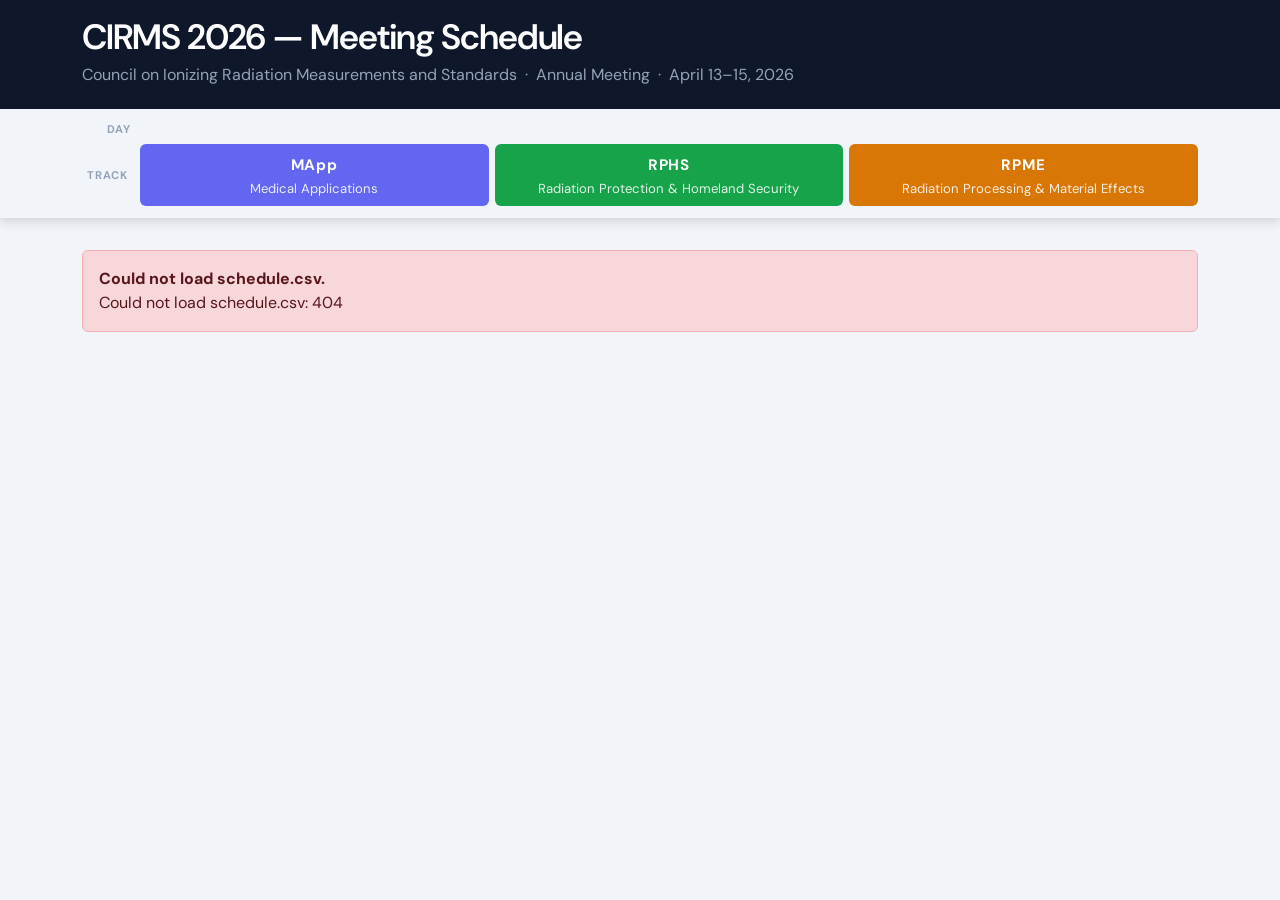
==== index.html @ 1fa54ae4 "Initial commit, add html for web schedule view" ====
<!DOCTYPE html>
<html lang="en">
<head>
  <meta charset="UTF-8">
  <meta name="viewport" content="width=device-width, initial-scale=1">
  <title>CIRMS 2026 — Meeting Schedule</title>
  <link href="https://cdn.jsdelivr.net/npm/bootstrap@5.3.2/dist/css/bootstrap.min.css" rel="stylesheet">
  <link href="https://fonts.googleapis.com/css2?family=DM+Sans:wght@400;500;600&family=DM+Mono:wght@400&display=swap" rel="stylesheet">
  <style>
    /* ── Variables ──────────────────────────────────────────────────────── */
    :root {
      --mapp-bg:      #eff6ff; --mapp-border:  #6366f1; --mapp-text:    #1e3a8a;
      --rphs-bg:      #f0fdf4; --rphs-border:  #16a34a; --rphs-text:    #14532d;
      --rpme-bg:      #fffbeb; --rpme-border:  #d97706; --rpme-text:    #78350f;

    }

    /* ── Base ───────────────────────────────────────────────────────────── */
    body { font-family: 'DM Sans', sans-serif; background: #f1f5f9; color: #1e293b; }

    /* ── Sticky band ─────────────────────────────────────────────────────── */
    .sticky-band {
      position: sticky;
      top: 0;
      z-index: 100;
      background: #f1f5f9;
      box-shadow: 0 2px 12px rgba(0,0,0,0.18);
    }

    /* ── Header ─────────────────────────────────────────────────────────── */
    .conf-header { background: #0f172a; color: #fff; padding: 1rem 0 1.4rem; }
    .conf-header h1 { font-size: 2.2rem; font-weight: 600; letter-spacing: -0.03em; margin: 0; }
    .conf-header .conf-meta { color: #94a3b8; font-size: 1rem; margin-top: 0.3rem; }

    /* ── Tabs ────────────────────────────────────────────────────────────── */
    .nav-tabs { border-bottom: none; gap: 0.35rem; padding-left: 0; padding-top: 0; padding-bottom: 0.5rem; background: #f1f5f9; }
    .nav-tabs .nav-link {
      border: none; border-radius: 6px; color: #64748b;
      font-weight: 500; font-size: 1rem; padding: 0.5rem 1.35rem; position: relative;
      transition: background 0.15s, color 0.15s;
    }
    .nav-tabs .nav-link:hover { color: #334155; background: #e2e8f0; }
    .nav-tabs .nav-link.active {
      background: #0f172a;
      color: #fff;
      font-weight: 600;
      border: none;
    }
    .nav-tabs .nav-link.active::after { display: none; }

    /* ── Mobile day select ───────────────────────────────────────────────── */
    .day-select-mobile { display: none; }
    .day-tabs-desktop  { display: flex; }
    .track-legend { display: none; }
    .legend-item { display: flex; align-items: center; gap: 0.4rem; }
    .legend-swatch { width: 12px; height: 12px; border-radius: 3px; flex-shrink: 0; }
    .legend-abbr { font-weight: 700; }

    /* ── Track column headers ────────────────────────────────────────────── */
    .track-header-row {
      display: grid;
      grid-template-columns: 52px 1fr 1fr 1fr;
      gap: 6px; padding: 6px 0 12px;
    }
    /* The sticky one lives in .sticky-band; per-pane ones are hidden */
    .tab-pane .track-header-row { display: none; }
    .track-col-hdr {
      text-align: center; padding: 0.6rem 0.25rem;
      border-radius: 6px; color: #fff;
      display: flex; flex-direction: column; align-items: center; gap: 0.25rem;
    }
    .track-abbr { font-size: 0.95rem; font-weight: 700; letter-spacing: 0.06em; }
    .track-full-name { font-size: 0.82rem; font-weight: 400; opacity: 0.88; line-height: 1.2; }
    .track-col-hdr.mapp { background: var(--mapp-border); }
    .track-col-hdr.rphs { background: var(--rphs-border); }
    .track-col-hdr.rpme { background: var(--rpme-border); }

    /* ── Schedule grid ───────────────────────────────────────────────────── */
    .schedule-grid {
      display: grid;
      grid-template-columns: 52px 1fr 1fr 1fr;
      column-gap: 6px;
    }

    /* ── Time labels ─────────────────────────────────────────────────────── */
    .time-lbl {
      font-family: 'DM Mono', monospace;
      font-size: 0.75rem; color: #94a3b8;
      text-align: right; padding-right: 6px; padding-top: 2px;
      user-select: none; align-self: start;
      grid-column: 1;
    }

    /* ── Base card ───────────────────────────────────────────────────────── */
    .sc {
      border-radius: 7px; padding: 7px 11px;
      border-left: 3px solid transparent;
      font-size: 0.92rem; overflow: hidden;
      margin: 1px; align-self: stretch; min-height: 0;
      transition: box-shadow 0.15s;
    }
    .sc:hover { box-shadow: 0 3px 12px rgba(0,0,0,0.1); }

    .sc-time  { font-family: 'DM Mono', monospace; font-size: 0.75rem; opacity: 0.55; margin-bottom: 2px; }
    .sc-title { font-weight: 600; line-height: 1.3; margin-bottom: 3px; }
    .sc-speaker { font-size: 0.86rem; opacity: 0.85; }
    .sc-affil   { font-size: 0.82rem; opacity: 0.6;  }
    .sc-joint-badge {
      display: inline-block; font-size: 0.72rem; font-weight: 600;
      padding: 1px 7px; border-radius: 3px; margin-bottom: 4px;
      background: rgba(0,0,0,0.07);
    }

    /* ── Highlight overlay (additive — works on any card type) ──────────── */
    .sc-highlight {
      background: #fefce8 !important;
      color: #713f12 !important;
      border-left-color: #ca8a04 !important;
      border-left-width: 5px;
      box-shadow: 0 2px 8px rgba(0,0,0,0.12);
    }
    .sc-highlight .sc-title::before {
      content: "★ ";
      font-size: 0.75em;
      opacity: 0.6;
    }
    .sc-plen   { background: #fff;       border-left-color: #94a3b8; color: #1e293b; }
    .sc-break  { background: #f8fafc;    border-left-color: #cbd5e1; color: #475569; }
    .sc-adjourn{ background: #f1f5f9;    border-left-color: #e2e8f0; color: #94a3b8; font-style: italic; }
    .sc-mapp   { background: var(--mapp-bg); border-left-color: var(--mapp-border); color: var(--mapp-text); }
    .sc-rphs   { background: var(--rphs-bg); border-left-color: var(--rphs-border); color: var(--rphs-text); }
    .sc-rpme   { background: var(--rpme-bg); border-left-color: var(--rpme-border); color: var(--rpme-text); }

    /* ── Session header strip ────────────────────────────────────────────── */
    .sess-hdr {
      border-radius: 5px; padding: 5px 11px;
      font-size: 0.82rem; font-weight: 500;
      margin: 1px; align-self: stretch;
      display: flex; flex-direction: column; justify-content: center; gap: 2px;
    }
    .sess-title { font-weight: 700; line-height: 1.3; }
    .sess-chair { font-size: 0.78rem; opacity: 0.88; }
    .sess-hdr.mapp  { background: var(--mapp-border); color: #fff; }
    .sess-hdr.rphs  { background: var(--rphs-border); color: #fff; }
    .sess-hdr.rpme  { background: var(--rpme-border); color: #fff; }

    .sess-hdr.full  { background: #64748b; color: #fff; }

    /* ── Mobile ──────────────────────────────────────────────────────────── */
    @media (max-width: 767px) {
      .track-legend { display: flex; flex-wrap: wrap; gap: 0.75rem; padding: 0.4rem 0 0.75rem; font-size: 0.95rem; color: #475569; }
      .track-header-row { display: none; }
      .nav-tabs { padding-left: 0; }
      .day-label { display: none; }
      .day-tabs-desktop { display: none !important; }
      .day-select-mobile {
        display: block;
        font-family: 'DM Sans', sans-serif;
        font-size: 1rem; font-weight: 600;
        color: #fff; background: #0f172a;
        border: none; border-radius: 6px;
        padding: 0.45rem 2rem 0.45rem 0.9rem;
        appearance: none;
        background-image: url("data:image/svg+xml,%3Csvg xmlns='http://www.w3.org/2000/svg' width='12' height='12' viewBox='0 0 24 24' fill='none' stroke='%23fff' stroke-width='2.5'%3E%3Cpolyline points='6 9 12 15 18 9'/%3E%3C/svg%3E");
        background-repeat: no-repeat;
        background-position: right 0.6rem center;
        cursor: pointer;
      }      .schedule-grid {
        display: flex !important;
        flex-direction: column;
        gap: 5px;
      }
      .time-lbl { display: none; }
      .sc, .sess-hdr {
        width: 100% !important;
        grid-column: unset !important;
        grid-row: unset !important;
        margin: 0;
        order: attr(data-order);
      }
      /* hide duplicate joint cards on mobile */
      .joint-secondary { display: none; }
      /* show track label as prefix on mobile */
      .sc[data-mobile-track]::before {
        content: attr(data-mobile-track);
        display: block;
        font-size: 0.75rem; font-weight: 700;
        text-transform: uppercase; letter-spacing: 0.05em;
        opacity: 0.6; margin-bottom: 3px;
      }
    }
  </style>
</head>
<body>

<div class="sticky-band">
  <header class="conf-header">
    <div class="container">
      <h1>CIRMS 2026 — Meeting Schedule</h1>
      <p class="conf-meta mb-0">Council on Ionizing Radiation Measurements and Standards &nbsp;·&nbsp; Annual Meeting &nbsp;·&nbsp; April 13–15, 2026</p>
    </div>
  </header>
  <div class="container">
    <!-- Day tabs (desktop) + dropdown (mobile) -->
    <div style="display:flex; align-items:center; gap:0.5rem; padding-top:0.75rem;">
      <span class="day-label" style="width:55px; font-size:0.7rem; font-weight:700; text-transform:uppercase; letter-spacing:0.07em; color:#94a3b8; text-align:right; padding-right:6px; flex-shrink:0;">Day</span>
      <ul class="nav nav-tabs mb-0 day-tabs-desktop" id="dayTabs" role="tablist" style="padding-left:0; padding-top:0;"></ul>
      <select class="day-select-mobile" id="daySelect" aria-label="Select day"></select>
    </div>
    <!-- Permanent sticky track header (desktop) / legend (mobile) -->
    <div class="track-header-row" id="stickyTrackHdr">
      <div style="font-size:0.7rem; font-weight:700; text-transform:uppercase; letter-spacing:0.07em; color:#94a3b8; text-align:right; padding-right:6px; align-self:center;">Track</div>
      <div class="track-col-hdr mapp"><span class="track-abbr">MApp</span><span class="track-full-name">Medical Applications</span></div>
      <div class="track-col-hdr rphs"><span class="track-abbr">RPHS</span><span class="track-full-name">Radiation Protection &amp; Homeland Security</span></div>
      <div class="track-col-hdr rpme"><span class="track-abbr">RPME</span><span class="track-full-name">Radiation Processing &amp; Material Effects</span></div>
    </div>
    <!-- Track legend (mobile only, inside sticky band) -->
    <div class="track-legend">
      <div class="legend-item">
        <div class="legend-swatch" style="background:var(--mapp-border)"></div>
        <span><span class="legend-abbr">MApp</span> — Medical Applications</span>
      </div>
      <div class="legend-item">
        <div class="legend-swatch" style="background:var(--rphs-border)"></div>
        <span><span class="legend-abbr">RPHS</span> — Radiation Protection &amp; Homeland Security</span>
      </div>
      <div class="legend-item">
        <div class="legend-swatch" style="background:var(--rpme-border)"></div>
        <span><span class="legend-abbr">RPME</span> — Radiation Processing &amp; Material Effects</span>
      </div>
    </div>
  </div>
</div>

<div class="container py-3">

  <!-- Schedule panes -->
  <div class="tab-content" id="dayContents"></div>

</div>

<script src="https://cdn.jsdelivr.net/npm/bootstrap@5.3.2/dist/js/bootstrap.bundle.min.js"></script>
<script>

// ── DATA ─────────────────────────────────────────────────────────────────────
// Columns: Day, Track, Time, Duration, Event, Speaker, Affiliation
// Emails and internal liaison columns intentionally omitted.

// ── CONFIG ────────────────────────────────────────────────────────────────────

// ┌─────────────────────────────────────────────────────────────────────────┐
// │  SET USE_CSV = true WHEN DEPLOYING TO GITHUB PAGES                      │
// │  Then you can delete the hardcoded DATA array above to keep it clean.   │
// │  The CSV file must sit alongside index.html in the same folder.         │
// └─────────────────────────────────────────────────────────────────────────┘
const USE_CSV     = true;
const CSV_FILE    = "schedule.csv";
const FULL_TRACKS   = new Set(["Plen","Break","Start","Adjourn","End","Photo","Train","Food"]);
const BASE_TRACKS   = ["MApp","RPHS","RPME"];
const TRACK_COL     = { MApp:2, RPHS:3, RPME:4 };
const DAY_LABELS    = { Mon:"Monday, Apr 13", Tue:"Tuesday, Apr 14", Wed:"Wednesday, Apr 15" };

// joint track → CSS class = highest-priority track in pair (MApp > RPHS > RPME)
const TRACK_PRIORITY = { MApp: 0, RPHS: 1, RPME: 2 };
function jointClass(track) {
  const parts = jointParts(track);
  if (!parts) return null;
  parts.sort((a, b) => TRACK_PRIORITY[a] - TRACK_PRIORITY[b]);
  return parts[0].toLowerCase();
}

// ── HELPERS ───────────────────────────────────────────────────────────────────
const toMin = t => { if(!t) return 0; const[h,m]=t.split(":").map(Number); return h*60+(m||0); };
const parseDur = d => { if(!d||!d.trim()) return 30; const[h,m]=d.split(":").map(Number); return h*60+(m||0)||30; };
const fmt = m => `${String(Math.floor(m/60)).padStart(2,"0")}:${String(m%60).padStart(2,"0")}`;
const isChair   = item => /^session\s+\d+:/i.test(item.Event || "");

function jointParts(track) {
  if (!track.includes("-")) return null;
  const parts = track.split("-");
  if (parts.every(p => BASE_TRACKS.includes(p))) return parts;
  return null;
}

function partnerBadgeStyle(partnerTrack) {
  if (partnerTrack === "RPME") return `background:var(--rpme-border);color:#fff;`;
  if (partnerTrack === "RPHS") return `background:var(--rphs-border);color:#fff;`;
  if (partnerTrack === "MApp") return `background:var(--mapp-border);color:#fff;`;
  return `background:rgba(0,0,0,0.1);color:inherit;`;
}

function cardInnerHTML(item, partnerTrack) {
  const dur = parseDur(item.Dur);
  const durStr = dur ? ` · ${dur} min` : "";
  return `
    ${partnerTrack ? `<div class="sc-joint-badge" style="${partnerBadgeStyle(partnerTrack)}">Joint with ${partnerTrack}</div>` : ""}
    <div class="sc-time">${item.Time}${durStr}</div>
    <div class="sc-title">${item.Event}</div>
    ${item.Speaker ? `<div class="sc-speaker">${item.Speaker}${item.Affil ? ` &nbsp;·&nbsp; <span class="sc-affil">${item.Affil}</span>` : ""}</div>` : ""}
  `;
}

// ── BUILD DAY ─────────────────────────────────────────────────────────────────
function buildDay(day, items) {
  const sorted = [...items].sort((a,b) => toMin(a.Time) - toMin(b.Time));

  // Build sorted list of all unique time boundaries (start times + end times)
  // Each becomes one grid row; height is auto (content-driven).
  const timePoints = [...new Set([
    ...sorted.map(i => toMin(i.Time)),
    ...sorted.map(i => toMin(i.Time) + parseDur(i.Dur))
  ])].sort((a,b) => a-b);

  // Map from minute-value → 1-based grid row index
  const rowOf = min => timePoints.indexOf(min) + 1;
  const totalRows = timePoints.length;

  // Wrapper pane
  const pane = document.createElement("div");
  pane.className = "tab-pane fade";
  pane.id = `pane-${day}`;

  // Track column headers
  const hdr = document.createElement("div");
  hdr.className = "track-header-row";
  hdr.innerHTML = `
    <div></div>
    <div class="track-col-hdr mapp"><span class="track-abbr">MApp</span><span class="track-full-name">Medical Applications</span></div>
    <div class="track-col-hdr rphs"><span class="track-abbr">RPHS</span><span class="track-full-name">Radiation Protection &amp; Homeland Security</span></div>
    <div class="track-col-hdr rpme"><span class="track-abbr">RPME</span><span class="track-full-name">Radiation Processing &amp; Material Effects</span></div>
  `;

  // Grid — rows are auto height (elastic), one per time boundary
  const grid = document.createElement("div");
  grid.className = "schedule-grid";
  grid.style.gridTemplateRows = `repeat(${totalRows}, auto)`;
  grid.style.rowGap = "3px";

  // Time labels: show only for actual start times of items
  const shownTimes = new Set(sorted.map(i => toMin(i.Time)));
  shownTimes.forEach(t => {
    const lbl = document.createElement("div");
    lbl.className = "time-lbl";
    lbl.style.gridRow = `${rowOf(t)}`;
    lbl.textContent = fmt(t);
    grid.appendChild(lbl);
  });

  // ── Precompute mobile order: full-width items stay in time order,
  // parallel blocks are grouped by track priority (MApp → RPHS → RPME)
  // so each track's session runs as a continuous block on mobile.
  function effectivePriority(track) {
    if (FULL_TRACKS.has(track)) return -1;
    const parts = jointParts(track);
    if (parts) {
      const p = [...parts].sort((a,b) => TRACK_PRIORITY[a] - TRACK_PRIORITY[b]);
      return TRACK_PRIORITY[p[0]];
    }
    return TRACK_PRIORITY[track] ?? 99;
  }

  const mobileOrderMap = new Map();
  let mobIdx = 0;
  let i = 0;
  while (i < sorted.length) {
    const item = sorted[i];
    if (FULL_TRACKS.has(item.Track)) {
      mobileOrderMap.set(item, mobIdx++);
      i++;
    } else {
      // Collect the entire parallel block (until next full-width item)
      const block = [];
      while (i < sorted.length && !FULL_TRACKS.has(sorted[i].Track)) {
        block.push(sorted[i]);
        i++;
      }
      // Sort block by track priority then by time
      block.sort((a, b) => {
        const pd = effectivePriority(a.Track) - effectivePriority(b.Track);
        return pd !== 0 ? pd : toMin(a.Time) - toMin(b.Time);
      });
      block.forEach(it => mobileOrderMap.set(it, mobIdx++));
    }
  }

  // Render items
  sorted.forEach(item => {
    const startMin  = toMin(item.Time);
    const dur       = parseDur(item.Dur);
    const endMin    = startMin + dur;
    const rowStart  = rowOf(startMin);
    const rowEnd    = rowOf(endMin);
    const rowCSS    = `grid-row: ${rowStart} / ${rowEnd};`;

    const track   = item.Track;
    const isFull  = FULL_TRACKS.has(track);
    const joints  = jointParts(track);
    const chair   = isChair(item);
    const isEnd   = track === "Adjourn" || track === "End" || track === "Start";

    // ── Session header strip (chair rows)
    if (chair) {
      if (joints) {
        // Duplicate one header per constituent track — first is primary, rest are secondary
        const sorted = [...joints].sort((a,b) => TRACK_PRIORITY[a] - TRACK_PRIORITY[b]);
        sorted.forEach((t, idx) => {
          const hdrEl = document.createElement("div");
          hdrEl.className = `sess-hdr ${t.toLowerCase()}${idx > 0 ? " joint-secondary" : ""}`;
          hdrEl.style.cssText = `${rowCSS} grid-column: ${TRACK_COL[t]};`;
          hdrEl.style.order = mobileOrderMap.get(item);
          const text = item.Event.replace(/^session\s+\d+:\s*/i, "");
          hdrEl.innerHTML = `<span class="sess-title">${text}</span>${item.Speaker ? `<span class="sess-chair">${item.Speaker}</span>` : ""}`;
          grid.appendChild(hdrEl);
        });
      } else {
        const jClass = isFull ? "full" : track.toLowerCase();
        const colCSS = isFull ? "grid-column: 2 / -1;" : `grid-column: ${TRACK_COL[track]};`;
        const hdrEl = document.createElement("div");
        hdrEl.className = `sess-hdr ${jClass}`;
        hdrEl.style.cssText = rowCSS + colCSS;
        hdrEl.style.order = mobileOrderMap.get(item);
        const text = item.Event.replace(/^session\s+\d+:\s*/i, "");
        hdrEl.innerHTML = `<span class="sess-title">${text}</span>${item.Speaker ? `<span class="sess-chair">${item.Speaker}</span>` : ""}`;
        grid.appendChild(hdrEl);
      }
      return;
    }

    // ── Full-width cards (Plen, Break, etc.)
    if (isFull) {
      const cls = isEnd ? "sc-adjourn"
        : (track==="Break"||track==="Food"||track==="Start"||track==="Train"||track==="Photo") ? "sc-break"
        : "sc-plen";
      const mTrack = track==="Break" ? "Break" : "Plenary";
      const highlight = item.Highlight === "yes";
      const fullEl = document.createElement("div");
      fullEl.className = `sc ${cls}${highlight ? " sc-highlight" : ""}`;
      fullEl.dataset.mobileTrack = mTrack;
      fullEl.style.cssText = `${rowCSS} grid-column: 2 / -1;`;
      fullEl.style.order = mobileOrderMap.get(item);
      fullEl.innerHTML = cardInnerHTML(item, null);
      grid.appendChild(fullEl);
      return;
    }

    // ── Joint track cards (duplicate per base track)
    if (joints) {
      const sortedJoints = [...joints].sort((a,b) => TRACK_PRIORITY[a] - TRACK_PRIORITY[b]);
      sortedJoints.forEach((t, idx) => {
        const jointEl = document.createElement("div");
        jointEl.className = `sc sc-${t.toLowerCase()}${idx > 0 ? " joint-secondary" : ""}${item.Highlight === "yes" ? " sc-highlight" : ""}`;
        const partner = sortedJoints.filter(p => p !== t)[0];
        jointEl.dataset.mobileTrack = `${track} (joint)`;
        jointEl.style.cssText = `${rowCSS} grid-column: ${TRACK_COL[t]};`;
        jointEl.style.order = mobileOrderMap.get(item);
        jointEl.innerHTML = cardInnerHTML(item, partner);
        grid.appendChild(jointEl);
      });
      return;
    }

    // ── Single track card
    const singleEl = document.createElement("div");
    singleEl.className = `sc sc-${track.toLowerCase()}${item.Highlight === "yes" ? " sc-highlight" : ""}`;
    singleEl.dataset.mobileTrack = track;
    singleEl.style.cssText = `${rowCSS} grid-column: ${TRACK_COL[track]};`;
    singleEl.style.order = mobileOrderMap.get(item);
    singleEl.innerHTML = cardInnerHTML(item, null);
    grid.appendChild(singleEl);
  });

  pane.appendChild(hdr);
  pane.appendChild(grid);
  return pane;
}

// ── CSV PARSER ────────────────────────────────────────────────────────────────
function parseCSV(text) {
  const lines = text.replace(/\r/g, "").split("\n").filter(l => l.trim());
  // Parse header
  const headers = splitCSVLine(lines[0]);
  return lines.slice(1).map(line => {
    const vals = splitCSVLine(line);
    const row = {};
    headers.forEach((h, i) => row[h.trim()] = (vals[i] || "").trim());
    return {
      Day:     row["Day"]    || "",
      Track:   row["Track"]  || "",
      Time:    row["Time"]   || "",
      Dur:     row["Duration"] || "",
      Event:   row["Title"] || row["Event"] || "",
      Speaker: row["Speaker"] || "",
      Highlight: row["Star"] && row["Star"].trim().toLowerCase() === "yes" ? "yes" : "",
    };
  }).filter(r => r.Day);
}

function splitCSVLine(line) {
  // Handles quoted fields with commas inside
  const result = [];
  let cur = "", inQuote = false;
  for (let i = 0; i < line.length; i++) {
    const ch = line[i];
    if (ch === '"') { inQuote = !inQuote; }
    else if (ch === ',' && !inQuote) { result.push(cur); cur = ""; }
    else { cur += ch; }
  }
  result.push(cur);
  return result;
}

// ── ASSEMBLE PAGE ─────────────────────────────────────────────────────────────
function assemblePage(data) {
  const DAYS = [...new Set(data.map(r => r.Day))].filter(Boolean);
  const tabsEl     = document.getElementById("dayTabs");
  const contentsEl = document.getElementById("dayContents");
  const selectEl   = document.getElementById("daySelect");

  DAYS.forEach((day, di) => {
    const items = data.filter(r => r.Day === day);
    const label = DAY_LABELS[day] || day;

    // Tab button
    const li = document.createElement("li");
    li.className = "nav-item";
    li.innerHTML = `<button class="nav-link ${di===0?"active":""}"
      data-bs-toggle="tab" data-bs-target="#pane-${day}"
      type="button" role="tab">${label}</button>`;
    tabsEl.appendChild(li);

    // Mobile select option
    const opt = document.createElement("option");
    opt.value = day;
    opt.textContent = label;
    selectEl.appendChild(opt);

    // Day pane
    const pane = buildDay(day, items);
    if (di === 0) pane.classList.add("show","active");
    contentsEl.appendChild(pane);
  });

  // Wire select → Bootstrap tab
  selectEl.addEventListener("change", () => {
    const btn = tabsEl.querySelector(`[data-bs-target="#pane-${selectEl.value}"]`);
    if (btn) bootstrap.Tab.getOrCreateInstance(btn).show();
  });

  // Keep select in sync when tabs are clicked (e.g. on resize)
  tabsEl.addEventListener("shown.bs.tab", e => {
    const day = e.target.dataset.bsTarget?.replace("#pane-", "");
    if (day) selectEl.value = day;
  });
}

// ── ENTRY POINT ───────────────────────────────────────────────────────────────
if (USE_CSV) {
  fetch(CSV_FILE)
    .then(r => {
      if (!r.ok) throw new Error(`Could not load ${CSV_FILE}: ${r.status}`);
      return r.text();
    })
    .then(text => assemblePage(parseCSV(text)))
    .catch(err => {
      document.getElementById("dayContents").innerHTML =
        `<div class="alert alert-danger mt-3">
          <strong>Could not load schedule.csv.</strong><br>${err.message}
        </div>`;
    });
} else {
  assemblePage(DATA);
}

</script>
</body>
</html>
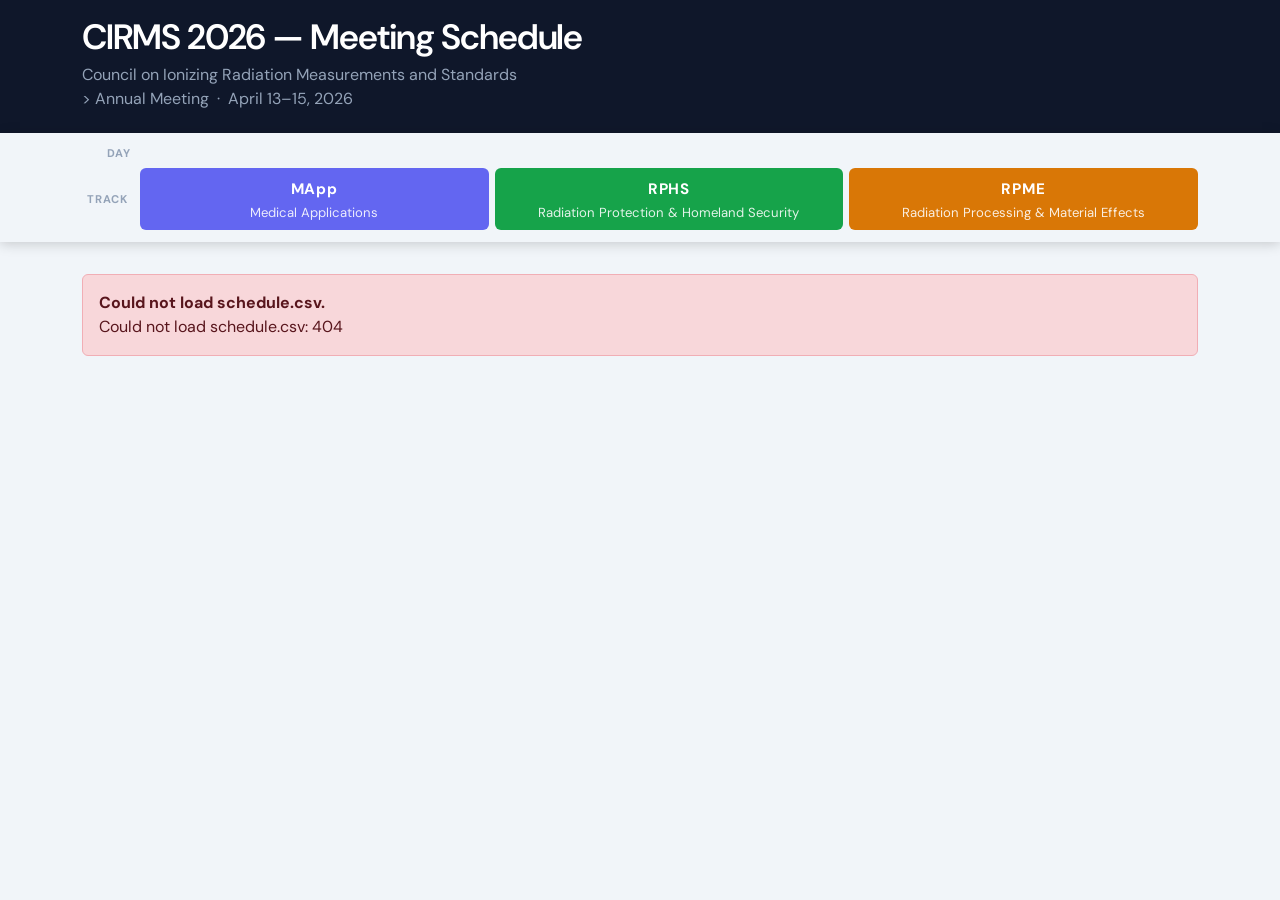
==== commit 0b273ea8: "Scroll away the title bar to recover real estate" ====
--- a/index.html
+++ b/index.html
@@ -6,200 +6,18 @@
   <title>CIRMS 2026 — Meeting Schedule</title>
   <link href="https://cdn.jsdelivr.net/npm/bootstrap@5.3.2/dist/css/bootstrap.min.css" rel="stylesheet">
   <link href="https://fonts.googleapis.com/css2?family=DM+Sans:wght@400;500;600&family=DM+Mono:wght@400&display=swap" rel="stylesheet">
-  <style>
-    /* ── Variables ──────────────────────────────────────────────────────── */
-    :root {
-      --mapp-bg:      #eff6ff; --mapp-border:  #6366f1; --mapp-text:    #1e3a8a;
-      --rphs-bg:      #f0fdf4; --rphs-border:  #16a34a; --rphs-text:    #14532d;
-      --rpme-bg:      #fffbeb; --rpme-border:  #d97706; --rpme-text:    #78350f;
-
-    }
-
-    /* ── Base ───────────────────────────────────────────────────────────── */
-    body { font-family: 'DM Sans', sans-serif; background: #f1f5f9; color: #1e293b; }
-
-    /* ── Sticky band ─────────────────────────────────────────────────────── */
-    .sticky-band {
-      position: sticky;
-      top: 0;
-      z-index: 100;
-      background: #f1f5f9;
-      box-shadow: 0 2px 12px rgba(0,0,0,0.18);
-    }
-
-    /* ── Header ─────────────────────────────────────────────────────────── */
-    .conf-header { background: #0f172a; color: #fff; padding: 1rem 0 1.4rem; }
-    .conf-header h1 { font-size: 2.2rem; font-weight: 600; letter-spacing: -0.03em; margin: 0; }
-    .conf-header .conf-meta { color: #94a3b8; font-size: 1rem; margin-top: 0.3rem; }
-
-    /* ── Tabs ────────────────────────────────────────────────────────────── */
-    .nav-tabs { border-bottom: none; gap: 0.35rem; padding-left: 0; padding-top: 0; padding-bottom: 0.5rem; background: #f1f5f9; }
-    .nav-tabs .nav-link {
-      border: none; border-radius: 6px; color: #64748b;
-      font-weight: 500; font-size: 1rem; padding: 0.5rem 1.35rem; position: relative;
-      transition: background 0.15s, color 0.15s;
-    }
-    .nav-tabs .nav-link:hover { color: #334155; background: #e2e8f0; }
-    .nav-tabs .nav-link.active {
-      background: #0f172a;
-      color: #fff;
-      font-weight: 600;
-      border: none;
-    }
-    .nav-tabs .nav-link.active::after { display: none; }
-
-    /* ── Mobile day select ───────────────────────────────────────────────── */
-    .day-select-mobile { display: none; }
-    .day-tabs-desktop  { display: flex; }
-    .track-legend { display: none; }
-    .legend-item { display: flex; align-items: center; gap: 0.4rem; }
-    .legend-swatch { width: 12px; height: 12px; border-radius: 3px; flex-shrink: 0; }
-    .legend-abbr { font-weight: 700; }
-
-    /* ── Track column headers ────────────────────────────────────────────── */
-    .track-header-row {
-      display: grid;
-      grid-template-columns: 52px 1fr 1fr 1fr;
-      gap: 6px; padding: 6px 0 12px;
-    }
-    /* The sticky one lives in .sticky-band; per-pane ones are hidden */
-    .tab-pane .track-header-row { display: none; }
-    .track-col-hdr {
-      text-align: center; padding: 0.6rem 0.25rem;
-      border-radius: 6px; color: #fff;
-      display: flex; flex-direction: column; align-items: center; gap: 0.25rem;
-    }
-    .track-abbr { font-size: 0.95rem; font-weight: 700; letter-spacing: 0.06em; }
-    .track-full-name { font-size: 0.82rem; font-weight: 400; opacity: 0.88; line-height: 1.2; }
-    .track-col-hdr.mapp { background: var(--mapp-border); }
-    .track-col-hdr.rphs { background: var(--rphs-border); }
-    .track-col-hdr.rpme { background: var(--rpme-border); }
-
-    /* ── Schedule grid ───────────────────────────────────────────────────── */
-    .schedule-grid {
-      display: grid;
-      grid-template-columns: 52px 1fr 1fr 1fr;
-      column-gap: 6px;
-    }
-
-    /* ── Time labels ─────────────────────────────────────────────────────── */
-    .time-lbl {
-      font-family: 'DM Mono', monospace;
-      font-size: 0.75rem; color: #94a3b8;
-      text-align: right; padding-right: 6px; padding-top: 2px;
-      user-select: none; align-self: start;
-      grid-column: 1;
-    }
-
-    /* ── Base card ───────────────────────────────────────────────────────── */
-    .sc {
-      border-radius: 7px; padding: 7px 11px;
-      border-left: 3px solid transparent;
-      font-size: 0.92rem; overflow: hidden;
-      margin: 1px; align-self: stretch; min-height: 0;
-      transition: box-shadow 0.15s;
-    }
-    .sc:hover { box-shadow: 0 3px 12px rgba(0,0,0,0.1); }
-
-    .sc-time  { font-family: 'DM Mono', monospace; font-size: 0.75rem; opacity: 0.55; margin-bottom: 2px; }
-    .sc-title { font-weight: 600; line-height: 1.3; margin-bottom: 3px; }
-    .sc-speaker { font-size: 0.86rem; opacity: 0.85; }
-    .sc-affil   { font-size: 0.82rem; opacity: 0.6;  }
-    .sc-joint-badge {
-      display: inline-block; font-size: 0.72rem; font-weight: 600;
-      padding: 1px 7px; border-radius: 3px; margin-bottom: 4px;
-      background: rgba(0,0,0,0.07);
-    }
-
-    /* ── Highlight overlay (additive — works on any card type) ──────────── */
-    .sc-highlight {
-      background: #fefce8 !important;
-      color: #713f12 !important;
-      border-left-color: #ca8a04 !important;
-      border-left-width: 5px;
-      box-shadow: 0 2px 8px rgba(0,0,0,0.12);
-    }
-    .sc-highlight .sc-title::before {
-      content: "★ ";
-      font-size: 0.75em;
-      opacity: 0.6;
-    }
-    .sc-plen   { background: #fff;       border-left-color: #94a3b8; color: #1e293b; }
-    .sc-break  { background: #f8fafc;    border-left-color: #cbd5e1; color: #475569; }
-    .sc-adjourn{ background: #f1f5f9;    border-left-color: #e2e8f0; color: #94a3b8; font-style: italic; }
-    .sc-mapp   { background: var(--mapp-bg); border-left-color: var(--mapp-border); color: var(--mapp-text); }
-    .sc-rphs   { background: var(--rphs-bg); border-left-color: var(--rphs-border); color: var(--rphs-text); }
-    .sc-rpme   { background: var(--rpme-bg); border-left-color: var(--rpme-border); color: var(--rpme-text); }
-
-    /* ── Session header strip ────────────────────────────────────────────── */
-    .sess-hdr {
-      border-radius: 5px; padding: 5px 11px;
-      font-size: 0.82rem; font-weight: 500;
-      margin: 1px; align-self: stretch;
-      display: flex; flex-direction: column; justify-content: center; gap: 2px;
-    }
-    .sess-title { font-weight: 700; line-height: 1.3; }
-    .sess-chair { font-size: 0.78rem; opacity: 0.88; }
-    .sess-hdr.mapp  { background: var(--mapp-border); color: #fff; }
-    .sess-hdr.rphs  { background: var(--rphs-border); color: #fff; }
-    .sess-hdr.rpme  { background: var(--rpme-border); color: #fff; }
-
-    .sess-hdr.full  { background: #64748b; color: #fff; }
-
-    /* ── Mobile ──────────────────────────────────────────────────────────── */
-    @media (max-width: 767px) {
-      .track-legend { display: flex; flex-wrap: wrap; gap: 0.75rem; padding: 0.4rem 0 0.75rem; font-size: 0.95rem; color: #475569; }
-      .track-header-row { display: none; }
-      .nav-tabs { padding-left: 0; }
-      .day-label { display: none; }
-      .day-tabs-desktop { display: none !important; }
-      .day-select-mobile {
-        display: block;
-        font-family: 'DM Sans', sans-serif;
-        font-size: 1rem; font-weight: 600;
-        color: #fff; background: #0f172a;
-        border: none; border-radius: 6px;
-        padding: 0.45rem 2rem 0.45rem 0.9rem;
-        appearance: none;
-        background-image: url("data:image/svg+xml,%3Csvg xmlns='http://www.w3.org/2000/svg' width='12' height='12' viewBox='0 0 24 24' fill='none' stroke='%23fff' stroke-width='2.5'%3E%3Cpolyline points='6 9 12 15 18 9'/%3E%3C/svg%3E");
-        background-repeat: no-repeat;
-        background-position: right 0.6rem center;
-        cursor: pointer;
-      }      .schedule-grid {
-        display: flex !important;
-        flex-direction: column;
-        gap: 5px;
-      }
-      .time-lbl { display: none; }
-      .sc, .sess-hdr {
-        width: 100% !important;
-        grid-column: unset !important;
-        grid-row: unset !important;
-        margin: 0;
-        order: attr(data-order);
-      }
-      /* hide duplicate joint cards on mobile */
-      .joint-secondary { display: none; }
-      /* show track label as prefix on mobile */
-      .sc[data-mobile-track]::before {
-        content: attr(data-mobile-track);
-        display: block;
-        font-size: 0.75rem; font-weight: 700;
-        text-transform: uppercase; letter-spacing: 0.05em;
-        opacity: 0.6; margin-bottom: 3px;
-      }
-    }
-  </style>
+  <link href="style.css" rel="stylesheet">
 </head>
 <body>
 
+<header class="conf-header">
+  <div class="container">
+    <h1>CIRMS 2026 — Meeting Schedule</h1>
+    <p class="conf-meta mb-0">Council on Ionizing Radiation Measurements and Standards <br>> Annual Meeting &nbsp;·&nbsp; April 13–15, 2026</p>
+  </div>
+</header>
+
 <div class="sticky-band">
-  <header class="conf-header">
-    <div class="container">
-      <h1>CIRMS 2026 — Meeting Schedule</h1>
-      <p class="conf-meta mb-0">Council on Ionizing Radiation Measurements and Standards &nbsp;·&nbsp; Annual Meeting &nbsp;·&nbsp; April 13–15, 2026</p>
-    </div>
-  </header>
   <div class="container">
     <!-- Day tabs (desktop) + dropdown (mobile) -->
     <div style="display:flex; align-items:center; gap:0.5rem; padding-top:0.75rem;">
@@ -207,14 +25,14 @@
       <ul class="nav nav-tabs mb-0 day-tabs-desktop" id="dayTabs" role="tablist" style="padding-left:0; padding-top:0;"></ul>
       <select class="day-select-mobile" id="daySelect" aria-label="Select day"></select>
     </div>
-    <!-- Permanent sticky track header (desktop) / legend (mobile) -->
+    <!-- Sticky track header (desktop) -->
     <div class="track-header-row" id="stickyTrackHdr">
       <div style="font-size:0.7rem; font-weight:700; text-transform:uppercase; letter-spacing:0.07em; color:#94a3b8; text-align:right; padding-right:6px; align-self:center;">Track</div>
       <div class="track-col-hdr mapp"><span class="track-abbr">MApp</span><span class="track-full-name">Medical Applications</span></div>
       <div class="track-col-hdr rphs"><span class="track-abbr">RPHS</span><span class="track-full-name">Radiation Protection &amp; Homeland Security</span></div>
       <div class="track-col-hdr rpme"><span class="track-abbr">RPME</span><span class="track-full-name">Radiation Processing &amp; Material Effects</span></div>
     </div>
-    <!-- Track legend (mobile only, inside sticky band) -->
+    <!-- Track legend (mobile only) -->
     <div class="track-legend">
       <div class="legend-item">
         <div class="legend-swatch" style="background:var(--mapp-border)"></div>
@@ -233,344 +51,10 @@
 </div>
 
 <div class="container py-3">
-
-  <!-- Schedule panes -->
   <div class="tab-content" id="dayContents"></div>
-
 </div>
 
 <script src="https://cdn.jsdelivr.net/npm/bootstrap@5.3.2/dist/js/bootstrap.bundle.min.js"></script>
-<script>
-
-// ── DATA ─────────────────────────────────────────────────────────────────────
-// Columns: Day, Track, Time, Duration, Event, Speaker, Affiliation
-// Emails and internal liaison columns intentionally omitted.
-
-// ── CONFIG ────────────────────────────────────────────────────────────────────
-
-// ┌─────────────────────────────────────────────────────────────────────────┐
-// │  SET USE_CSV = true WHEN DEPLOYING TO GITHUB PAGES                      │
-// │  Then you can delete the hardcoded DATA array above to keep it clean.   │
-// │  The CSV file must sit alongside index.html in the same folder.         │
-// └─────────────────────────────────────────────────────────────────────────┘
-const USE_CSV     = true;
-const CSV_FILE    = "schedule.csv";
-const FULL_TRACKS   = new Set(["Plen","Break","Start","Adjourn","End","Photo","Train","Food"]);
-const BASE_TRACKS   = ["MApp","RPHS","RPME"];
-const TRACK_COL     = { MApp:2, RPHS:3, RPME:4 };
-const DAY_LABELS    = { Mon:"Monday, Apr 13", Tue:"Tuesday, Apr 14", Wed:"Wednesday, Apr 15" };
-
-// joint track → CSS class = highest-priority track in pair (MApp > RPHS > RPME)
-const TRACK_PRIORITY = { MApp: 0, RPHS: 1, RPME: 2 };
-function jointClass(track) {
-  const parts = jointParts(track);
-  if (!parts) return null;
-  parts.sort((a, b) => TRACK_PRIORITY[a] - TRACK_PRIORITY[b]);
-  return parts[0].toLowerCase();
-}
-
-// ── HELPERS ───────────────────────────────────────────────────────────────────
-const toMin = t => { if(!t) return 0; const[h,m]=t.split(":").map(Number); return h*60+(m||0); };
-const parseDur = d => { if(!d||!d.trim()) return 30; const[h,m]=d.split(":").map(Number); return h*60+(m||0)||30; };
-const fmt = m => `${String(Math.floor(m/60)).padStart(2,"0")}:${String(m%60).padStart(2,"0")}`;
-const isChair   = item => /^session\s+\d+:/i.test(item.Event || "");
-
-function jointParts(track) {
-  if (!track.includes("-")) return null;
-  const parts = track.split("-");
-  if (parts.every(p => BASE_TRACKS.includes(p))) return parts;
-  return null;
-}
-
-function partnerBadgeStyle(partnerTrack) {
-  if (partnerTrack === "RPME") return `background:var(--rpme-border);color:#fff;`;
-  if (partnerTrack === "RPHS") return `background:var(--rphs-border);color:#fff;`;
-  if (partnerTrack === "MApp") return `background:var(--mapp-border);color:#fff;`;
-  return `background:rgba(0,0,0,0.1);color:inherit;`;
-}
-
-function cardInnerHTML(item, partnerTrack) {
-  const dur = parseDur(item.Dur);
-  const durStr = dur ? ` · ${dur} min` : "";
-  return `
-    ${partnerTrack ? `<div class="sc-joint-badge" style="${partnerBadgeStyle(partnerTrack)}">Joint with ${partnerTrack}</div>` : ""}
-    <div class="sc-time">${item.Time}${durStr}</div>
-    <div class="sc-title">${item.Event}</div>
-    ${item.Speaker ? `<div class="sc-speaker">${item.Speaker}${item.Affil ? ` &nbsp;·&nbsp; <span class="sc-affil">${item.Affil}</span>` : ""}</div>` : ""}
-  `;
-}
-
-// ── BUILD DAY ─────────────────────────────────────────────────────────────────
-function buildDay(day, items) {
-  const sorted = [...items].sort((a,b) => toMin(a.Time) - toMin(b.Time));
-
-  // Build sorted list of all unique time boundaries (start times + end times)
-  // Each becomes one grid row; height is auto (content-driven).
-  const timePoints = [...new Set([
-    ...sorted.map(i => toMin(i.Time)),
-    ...sorted.map(i => toMin(i.Time) + parseDur(i.Dur))
-  ])].sort((a,b) => a-b);
-
-  // Map from minute-value → 1-based grid row index
-  const rowOf = min => timePoints.indexOf(min) + 1;
-  const totalRows = timePoints.length;
-
-  // Wrapper pane
-  const pane = document.createElement("div");
-  pane.className = "tab-pane fade";
-  pane.id = `pane-${day}`;
-
-  // Track column headers
-  const hdr = document.createElement("div");
-  hdr.className = "track-header-row";
-  hdr.innerHTML = `
-    <div></div>
-    <div class="track-col-hdr mapp"><span class="track-abbr">MApp</span><span class="track-full-name">Medical Applications</span></div>
-    <div class="track-col-hdr rphs"><span class="track-abbr">RPHS</span><span class="track-full-name">Radiation Protection &amp; Homeland Security</span></div>
-    <div class="track-col-hdr rpme"><span class="track-abbr">RPME</span><span class="track-full-name">Radiation Processing &amp; Material Effects</span></div>
-  `;
-
-  // Grid — rows are auto height (elastic), one per time boundary
-  const grid = document.createElement("div");
-  grid.className = "schedule-grid";
-  grid.style.gridTemplateRows = `repeat(${totalRows}, auto)`;
-  grid.style.rowGap = "3px";
-
-  // Time labels: show only for actual start times of items
-  const shownTimes = new Set(sorted.map(i => toMin(i.Time)));
-  shownTimes.forEach(t => {
-    const lbl = document.createElement("div");
-    lbl.className = "time-lbl";
-    lbl.style.gridRow = `${rowOf(t)}`;
-    lbl.textContent = fmt(t);
-    grid.appendChild(lbl);
-  });
-
-  // ── Precompute mobile order: full-width items stay in time order,
-  // parallel blocks are grouped by track priority (MApp → RPHS → RPME)
-  // so each track's session runs as a continuous block on mobile.
-  function effectivePriority(track) {
-    if (FULL_TRACKS.has(track)) return -1;
-    const parts = jointParts(track);
-    if (parts) {
-      const p = [...parts].sort((a,b) => TRACK_PRIORITY[a] - TRACK_PRIORITY[b]);
-      return TRACK_PRIORITY[p[0]];
-    }
-    return TRACK_PRIORITY[track] ?? 99;
-  }
-
-  const mobileOrderMap = new Map();
-  let mobIdx = 0;
-  let i = 0;
-  while (i < sorted.length) {
-    const item = sorted[i];
-    if (FULL_TRACKS.has(item.Track)) {
-      mobileOrderMap.set(item, mobIdx++);
-      i++;
-    } else {
-      // Collect the entire parallel block (until next full-width item)
-      const block = [];
-      while (i < sorted.length && !FULL_TRACKS.has(sorted[i].Track)) {
-        block.push(sorted[i]);
-        i++;
-      }
-      // Sort block by track priority then by time
-      block.sort((a, b) => {
-        const pd = effectivePriority(a.Track) - effectivePriority(b.Track);
-        return pd !== 0 ? pd : toMin(a.Time) - toMin(b.Time);
-      });
-      block.forEach(it => mobileOrderMap.set(it, mobIdx++));
-    }
-  }
-
-  // Render items
-  sorted.forEach(item => {
-    const startMin  = toMin(item.Time);
-    const dur       = parseDur(item.Dur);
-    const endMin    = startMin + dur;
-    const rowStart  = rowOf(startMin);
-    const rowEnd    = rowOf(endMin);
-    const rowCSS    = `grid-row: ${rowStart} / ${rowEnd};`;
-
-    const track   = item.Track;
-    const isFull  = FULL_TRACKS.has(track);
-    const joints  = jointParts(track);
-    const chair   = isChair(item);
-    const isEnd   = track === "Adjourn" || track === "End" || track === "Start";
-
-    // ── Session header strip (chair rows)
-    if (chair) {
-      if (joints) {
-        // Duplicate one header per constituent track — first is primary, rest are secondary
-        const sorted = [...joints].sort((a,b) => TRACK_PRIORITY[a] - TRACK_PRIORITY[b]);
-        sorted.forEach((t, idx) => {
-          const hdrEl = document.createElement("div");
-          hdrEl.className = `sess-hdr ${t.toLowerCase()}${idx > 0 ? " joint-secondary" : ""}`;
-          hdrEl.style.cssText = `${rowCSS} grid-column: ${TRACK_COL[t]};`;
-          hdrEl.style.order = mobileOrderMap.get(item);
-          const text = item.Event.replace(/^session\s+\d+:\s*/i, "");
-          hdrEl.innerHTML = `<span class="sess-title">${text}</span>${item.Speaker ? `<span class="sess-chair">${item.Speaker}</span>` : ""}`;
-          grid.appendChild(hdrEl);
-        });
-      } else {
-        const jClass = isFull ? "full" : track.toLowerCase();
-        const colCSS = isFull ? "grid-column: 2 / -1;" : `grid-column: ${TRACK_COL[track]};`;
-        const hdrEl = document.createElement("div");
-        hdrEl.className = `sess-hdr ${jClass}`;
-        hdrEl.style.cssText = rowCSS + colCSS;
-        hdrEl.style.order = mobileOrderMap.get(item);
-        const text = item.Event.replace(/^session\s+\d+:\s*/i, "");
-        hdrEl.innerHTML = `<span class="sess-title">${text}</span>${item.Speaker ? `<span class="sess-chair">${item.Speaker}</span>` : ""}`;
-        grid.appendChild(hdrEl);
-      }
-      return;
-    }
-
-    // ── Full-width cards (Plen, Break, etc.)
-    if (isFull) {
-      const cls = isEnd ? "sc-adjourn"
-        : (track==="Break"||track==="Food"||track==="Start"||track==="Train"||track==="Photo") ? "sc-break"
-        : "sc-plen";
-      const mTrack = track==="Break" ? "Break" : "Plenary";
-      const highlight = item.Highlight === "yes";
-      const fullEl = document.createElement("div");
-      fullEl.className = `sc ${cls}${highlight ? " sc-highlight" : ""}`;
-      fullEl.dataset.mobileTrack = mTrack;
-      fullEl.style.cssText = `${rowCSS} grid-column: 2 / -1;`;
-      fullEl.style.order = mobileOrderMap.get(item);
-      fullEl.innerHTML = cardInnerHTML(item, null);
-      grid.appendChild(fullEl);
-      return;
-    }
-
-    // ── Joint track cards (duplicate per base track)
-    if (joints) {
-      const sortedJoints = [...joints].sort((a,b) => TRACK_PRIORITY[a] - TRACK_PRIORITY[b]);
-      sortedJoints.forEach((t, idx) => {
-        const jointEl = document.createElement("div");
-        jointEl.className = `sc sc-${t.toLowerCase()}${idx > 0 ? " joint-secondary" : ""}${item.Highlight === "yes" ? " sc-highlight" : ""}`;
-        const partner = sortedJoints.filter(p => p !== t)[0];
-        jointEl.dataset.mobileTrack = `${track} (joint)`;
-        jointEl.style.cssText = `${rowCSS} grid-column: ${TRACK_COL[t]};`;
-        jointEl.style.order = mobileOrderMap.get(item);
-        jointEl.innerHTML = cardInnerHTML(item, partner);
-        grid.appendChild(jointEl);
-      });
-      return;
-    }
-
-    // ── Single track card
-    const singleEl = document.createElement("div");
-    singleEl.className = `sc sc-${track.toLowerCase()}${item.Highlight === "yes" ? " sc-highlight" : ""}`;
-    singleEl.dataset.mobileTrack = track;
-    singleEl.style.cssText = `${rowCSS} grid-column: ${TRACK_COL[track]};`;
-    singleEl.style.order = mobileOrderMap.get(item);
-    singleEl.innerHTML = cardInnerHTML(item, null);
-    grid.appendChild(singleEl);
-  });
-
-  pane.appendChild(hdr);
-  pane.appendChild(grid);
-  return pane;
-}
-
-// ── CSV PARSER ────────────────────────────────────────────────────────────────
-function parseCSV(text) {
-  const lines = text.replace(/\r/g, "").split("\n").filter(l => l.trim());
-  // Parse header
-  const headers = splitCSVLine(lines[0]);
-  return lines.slice(1).map(line => {
-    const vals = splitCSVLine(line);
-    const row = {};
-    headers.forEach((h, i) => row[h.trim()] = (vals[i] || "").trim());
-    return {
-      Day:     row["Day"]    || "",
-      Track:   row["Track"]  || "",
-      Time:    row["Time"]   || "",
-      Dur:     row["Duration"] || "",
-      Event:   row["Title"] || row["Event"] || "",
-      Speaker: row["Speaker"] || "",
-      Highlight: row["Star"] && row["Star"].trim().toLowerCase() === "yes" ? "yes" : "",
-    };
-  }).filter(r => r.Day);
-}
-
-function splitCSVLine(line) {
-  // Handles quoted fields with commas inside
-  const result = [];
-  let cur = "", inQuote = false;
-  for (let i = 0; i < line.length; i++) {
-    const ch = line[i];
-    if (ch === '"') { inQuote = !inQuote; }
-    else if (ch === ',' && !inQuote) { result.push(cur); cur = ""; }
-    else { cur += ch; }
-  }
-  result.push(cur);
-  return result;
-}
-
-// ── ASSEMBLE PAGE ─────────────────────────────────────────────────────────────
-function assemblePage(data) {
-  const DAYS = [...new Set(data.map(r => r.Day))].filter(Boolean);
-  const tabsEl     = document.getElementById("dayTabs");
-  const contentsEl = document.getElementById("dayContents");
-  const selectEl   = document.getElementById("daySelect");
-
-  DAYS.forEach((day, di) => {
-    const items = data.filter(r => r.Day === day);
-    const label = DAY_LABELS[day] || day;
-
-    // Tab button
-    const li = document.createElement("li");
-    li.className = "nav-item";
-    li.innerHTML = `<button class="nav-link ${di===0?"active":""}"
-      data-bs-toggle="tab" data-bs-target="#pane-${day}"
-      type="button" role="tab">${label}</button>`;
-    tabsEl.appendChild(li);
-
-    // Mobile select option
-    const opt = document.createElement("option");
-    opt.value = day;
-    opt.textContent = label;
-    selectEl.appendChild(opt);
-
-    // Day pane
-    const pane = buildDay(day, items);
-    if (di === 0) pane.classList.add("show","active");
-    contentsEl.appendChild(pane);
-  });
-
-  // Wire select → Bootstrap tab
-  selectEl.addEventListener("change", () => {
-    const btn = tabsEl.querySelector(`[data-bs-target="#pane-${selectEl.value}"]`);
-    if (btn) bootstrap.Tab.getOrCreateInstance(btn).show();
-  });
-
-  // Keep select in sync when tabs are clicked (e.g. on resize)
-  tabsEl.addEventListener("shown.bs.tab", e => {
-    const day = e.target.dataset.bsTarget?.replace("#pane-", "");
-    if (day) selectEl.value = day;
-  });
-}
-
-// ── ENTRY POINT ───────────────────────────────────────────────────────────────
-if (USE_CSV) {
-  fetch(CSV_FILE)
-    .then(r => {
-      if (!r.ok) throw new Error(`Could not load ${CSV_FILE}: ${r.status}`);
-      return r.text();
-    })
-    .then(text => assemblePage(parseCSV(text)))
-    .catch(err => {
-      document.getElementById("dayContents").innerHTML =
-        `<div class="alert alert-danger mt-3">
-          <strong>Could not load schedule.csv.</strong><br>${err.message}
-        </div>`;
-    });
-} else {
-  assemblePage(DATA);
-}
-
-</script>
+<script src="render.js"></script>
 </body>
 </html>
--- a/style.css
+++ b/style.css
@@ -0,0 +1,322 @@
+/* ── Variables ──────────────────────────────────────────────────────── */
+:root {
+  --mapp-bg:      #eff6ff; --mapp-border:  #6366f1; --mapp-text:    #1e3a8a;
+  --rphs-bg:      #f0fdf4; --rphs-border:  #16a34a; --rphs-text:    #14532d;
+  --rpme-bg:      #fffbeb; --rpme-border:  #d97706; --rpme-text:    #78350f;
+}
+
+/* ── Base ───────────────────────────────────────────────────────────── */
+
+body {
+  font-family: 'DM Sans', sans-serif;
+  background: #f1f5f9;
+  color: #1e293b;
+}
+
+/* ── Sticky band ─────────────────────────────────────────────────────── */
+
+.sticky-band {
+  position: sticky;
+  top: 0;
+  z-index: 100;
+  background: #f1f5f9;
+  box-shadow: 0 2px 12px rgba(0,0,0,0.18);
+}
+
+/* ── Header ─────────────────────────────────────────────────────────── */
+
+.conf-header {
+  background: #0f172a;
+  color: #fff;
+  padding: 1rem 0 1.4rem;
+}
+.conf-header h1 {
+  font-size: 2.2rem;
+  font-weight: 600;
+  letter-spacing: -0.03em;
+  margin: 0;
+}
+.conf-header .conf-meta {
+  color: #94a3b8;
+  font-size: 1rem;
+  margin-top: 0.3rem;
+}
+
+/* ── Tabs ────────────────────────────────────────────────────────────── */
+
+.nav-tabs {
+  border-bottom: none;
+  gap: 0.35rem;
+  padding-left: 0;
+  padding-top: 0;
+  padding-bottom: 0.5rem;
+  background: #f1f5f9;
+}
+.nav-tabs .nav-link {
+  border: none;
+  border-radius: 6px;
+  color: #64748b;
+  font-weight: 500;
+  font-size: 1rem;
+  padding: 0.5rem 1.35rem;
+  position: relative;
+  transition: background 0.15s, color 0.15s;
+}
+.nav-tabs .nav-link:hover {
+  color: #334155;
+  background: #e2e8f0;
+}
+.nav-tabs .nav-link.active {
+  background: #0f172a;
+  color: #fff;
+  font-weight: 600;
+  border: none;
+}
+.nav-tabs .nav-link.active::after {
+  display: none;
+}
+
+/* ── Mobile day select ───────────────────────────────────────────────── */
+
+.day-select-mobile {
+  display: none;
+}
+.day-tabs-desktop  {
+  display: flex;
+}
+.track-legend {
+  display: none;
+}
+.legend-item {
+  display: flex;
+  align-items: center;
+  gap: 0.4rem;
+}
+.legend-swatch {
+  width: 12px;
+  height: 12px;
+  border-radius: 3px;
+  flex-shrink: 0;
+}
+.legend-abbr {
+  font-weight: 700;
+}
+
+/* ── Track column headers ────────────────────────────────────────────── */
+
+.track-header-row {
+  display: grid;
+  grid-template-columns: 52px 1fr 1fr 1fr;
+  gap: 6px;
+  padding: 6px 0 12px;
+}
+
+/* The sticky one lives in .sticky-band; per-pane ones are hidden */
+.tab-pane .track-header-row {
+  display: none;
+}
+.track-col-hdr {
+  text-align: center;
+  padding: 0.6rem 0.25rem;
+  border-radius: 6px;
+  color: #fff;
+  display: flex;
+  flex-direction: column;
+  align-items: center;
+  gap: 0.25rem;
+}
+.track-abbr {
+  font-size: 0.95rem;
+  font-weight: 700;
+  letter-spacing: 0.06em;
+}
+.track-full-name {
+  font-size: 0.82rem;
+  font-weight: 400;
+  opacity: 0.88;
+  line-height: 1.2;
+}
+.track-col-hdr.mapp { background: var(--mapp-border); }
+.track-col-hdr.rphs { background: var(--rphs-border); }
+.track-col-hdr.rpme { background: var(--rpme-border); }
+
+/* ── Schedule grid ───────────────────────────────────────────────────── */
+
+.schedule-grid {
+  display: grid;
+  grid-template-columns: 52px 1fr 1fr 1fr;
+  column-gap: 6px;
+}
+
+/* ── Time labels ─────────────────────────────────────────────────────── */
+
+.time-lbl {
+  font-family: 'DM Mono', monospace;
+  font-size: 0.75rem;
+  color: #94a3b8;
+  text-align: right;
+  padding-right: 6px;
+  padding-top: 2px;
+  user-select: none;
+  align-self: start;
+  grid-column: 1;
+}
+
+/* ── Base card ───────────────────────────────────────────────────────── */
+
+.sc {
+  border-radius: 7px;
+  padding: 7px 11px;
+  border-left: 3px solid transparent;
+  font-size: 0.92rem;
+  overflow: hidden;
+  margin: 1px;
+  align-self: stretch;
+  min-height: 0;
+  transition: box-shadow 0.15s;
+}
+.sc:hover {
+  box-shadow:
+  0 3px 12px rgba(0,0,0,0.1);
+}
+.sc-time  {
+  font-family: 'DM Mono', monospace;
+  font-size: 0.75rem;
+  opacity: 0.55;
+  margin-bottom: 2px;
+}
+.sc-title {
+  font-weight: 600;
+  line-height: 1.3;
+  margin-bottom: 3px;
+}
+.sc-speaker {
+  font-size: 0.86rem;
+  opacity: 0.85;
+}
+.sc-affil {
+  font-size: 0.82rem;
+  opacity: 0.6;
+}
+.sc-joint-badge {
+  display: inline-block;
+  font-size: 0.72rem;
+  font-weight: 600;
+  padding: 1px 7px;
+  border-radius: 3px;
+  margin-bottom: 4px;
+  background: rgba(0,0,0,0.07);
+}
+
+/* ── Highlight overlay ──────────────────────────────────────────────── */
+
+.sc-highlight {
+  background: #fefce8 !important;
+  color: #713f12 !important;
+  border-left-color: #ca8a04 !important;
+  border-left-width: 5px;
+  box-shadow: 0 2px 8px rgba(0,0,0,0.12);
+}
+.sc-highlight .sc-title::before {
+  content: "★ ";
+  font-size: 0.75em;
+  opacity: 0.6;
+}
+.sc-plen    { background: #fff;       border-left-color: #94a3b8; color: #1e293b; }
+.sc-break   { background: #f8fafc;    border-left-color: #cbd5e1; color: #475569; }
+.sc-adjourn { background: #f1f5f9;    border-left-color: #e2e8f0; color: #94a3b8; font-style: italic; }
+.sc-mapp    { background: var(--mapp-bg); border-left-color: var(--mapp-border); color: var(--mapp-text); }
+.sc-rphs    { background: var(--rphs-bg); border-left-color: var(--rphs-border); color: var(--rphs-text); }
+.sc-rpme    { background: var(--rpme-bg); border-left-color: var(--rpme-border); color: var(--rpme-text); }
+
+/* ── Session header strip ────────────────────────────────────────────── */
+
+.sess-hdr {
+  border-radius: 5px;
+  padding: 5px 11px;
+  font-size: 0.82rem;
+  font-weight: 500;
+  margin: 1px;
+  align-self: stretch;
+  display: flex;
+  flex-direction: column;
+  justify-content: center;
+  gap: 2px;
+}
+.sess-title     { font-weight: 700; line-height: 1.3; }
+.sess-chair     { font-size: 0.78rem; opacity: 0.88; }
+.sess-hdr.mapp  { background: var(--mapp-border); color: #fff; }
+.sess-hdr.rphs  { background: var(--rphs-border); color: #fff; }
+.sess-hdr.rpme  { background: var(--rpme-border); color: #fff; }
+.sess-hdr.full  { background: #64748b; color: #fff; }
+
+/* ── Mobile ──────────────────────────────────────────────────────────── */
+
+@media (max-width: 767px) {
+  .track-legend {
+    display: flex;
+    flex-wrap: wrap;
+    gap: 0.75rem;
+    padding: 0.4rem 0 0.75rem;
+    font-size: 0.95rem;
+    color: #475569;
+  }
+  .track-header-row {
+    display: none;
+  }
+  .nav-tabs {
+    padding-left: 0;
+  }
+  .day-label {
+    display: none;
+  }
+  .day-tabs-desktop {
+    display: none !important;
+  }
+  .day-select-mobile {
+    display: block;
+    font-family: 'DM Sans', sans-serif;
+    font-size: 1rem;
+    font-weight: 600;
+    color: #fff;
+    background: #0f172a;
+    border: none;
+    border-radius: 6px;
+    padding: 0.45rem 2rem 0.45rem 0.9rem;
+    appearance: none;
+    background-image: url("data:image/svg+xml,%3Csvg xmlns='http://www.w3.org/2000/svg' width='12' height='12' viewBox='0 0 24 24' fill='none' stroke='%23fff' stroke-width='2.5'%3E%3Cpolyline points='6 9 12 15 18 9'/%3E%3C/svg%3E");
+    background-repeat: no-repeat;
+    background-position: right 0.6rem center;
+    cursor: pointer;
+  }
+  .schedule-grid {
+    display: flex !important;
+    flex-direction: column;
+    gap: 5px;
+  }
+  .time-lbl { display: none; }
+  .sc, .sess-hdr {
+    width: 100% !important;
+    grid-column: unset !important;
+    grid-row: unset !important;
+    margin: 0;
+    order: attr(data-order);
+  }
+
+  /* hide duplicate joint cards on mobile */
+  .joint-secondary {
+    display: none;
+  }
+
+  /* show track label as prefix on mobile */
+  .sc[data-mobile-track]::before {
+    content: attr(data-mobile-track);
+    display: block;
+    font-size: 0.75rem;
+    font-weight: 700;
+    text-transform: uppercase;
+    letter-spacing: 0.05em;
+    opacity: 0.6;
+    margin-bottom: 3px;
+  }
+}
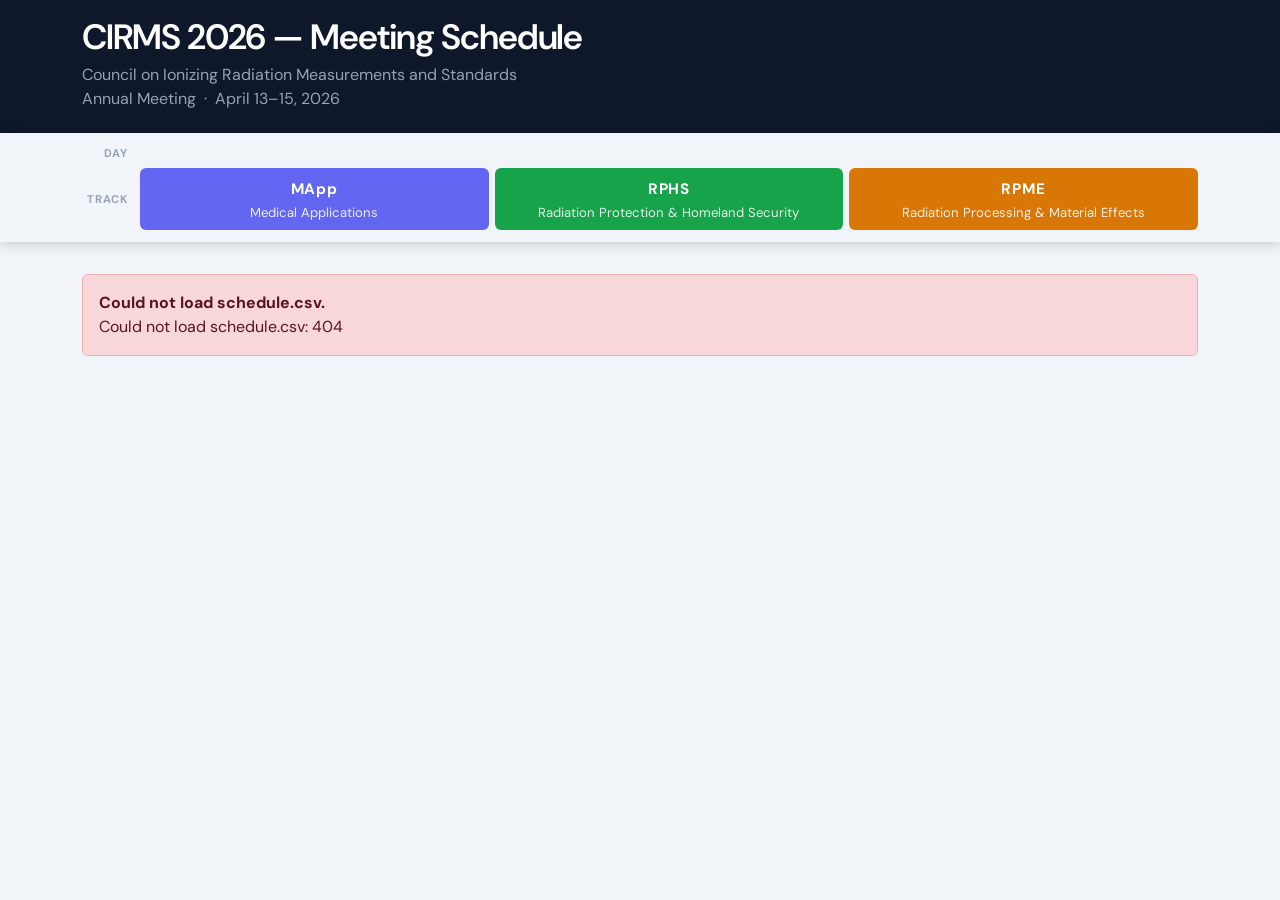
==== commit f9b89da3: "Tighten the html, move styling to the css file" ====
--- a/index.html
+++ b/index.html
@@ -13,21 +13,21 @@
 <header class="conf-header">
   <div class="container">
     <h1>CIRMS 2026 — Meeting Schedule</h1>
-    <p class="conf-meta mb-0">Council on Ionizing Radiation Measurements and Standards <br>> Annual Meeting &nbsp;·&nbsp; April 13–15, 2026</p>
+    <p class="conf-meta mb-0">Council on Ionizing Radiation Measurements and Standards <br> Annual Meeting &nbsp;·&nbsp; April 13–15, 2026</p>
   </div>
 </header>
 
 <div class="sticky-band">
   <div class="container">
     <!-- Day tabs (desktop) + dropdown (mobile) -->
-    <div style="display:flex; align-items:center; gap:0.5rem; padding-top:0.75rem;">
-      <span class="day-label" style="width:55px; font-size:0.7rem; font-weight:700; text-transform:uppercase; letter-spacing:0.07em; color:#94a3b8; text-align:right; padding-right:6px; flex-shrink:0;">Day</span>
-      <ul class="nav nav-tabs mb-0 day-tabs-desktop" id="dayTabs" role="tablist" style="padding-left:0; padding-top:0;"></ul>
+    <div class="day-tabs-row">
+      <span class="grid-row-label">Day</span>
+      <ul class="nav nav-tabs mb-0 day-tabs-desktop" id="dayTabs" role="tablist"></ul>
       <select class="day-select-mobile" id="daySelect" aria-label="Select day"></select>
     </div>
     <!-- Sticky track header (desktop) -->
     <div class="track-header-row" id="stickyTrackHdr">
-      <div style="font-size:0.7rem; font-weight:700; text-transform:uppercase; letter-spacing:0.07em; color:#94a3b8; text-align:right; padding-right:6px; align-self:center;">Track</div>
+      <div class="grid-row-label">Track</div>
       <div class="track-col-hdr mapp"><span class="track-abbr">MApp</span><span class="track-full-name">Medical Applications</span></div>
       <div class="track-col-hdr rphs"><span class="track-abbr">RPHS</span><span class="track-full-name">Radiation Protection &amp; Homeland Security</span></div>
       <div class="track-col-hdr rpme"><span class="track-abbr">RPME</span><span class="track-full-name">Radiation Processing &amp; Material Effects</span></div>
--- a/style.css
+++ b/style.css
@@ -78,6 +78,24 @@
 
 /* ── Mobile day select ───────────────────────────────────────────────── */
 
+.day-tabs-row {
+  display: flex;
+  align-items: center;
+  gap: 0.5rem;
+  padding-top: 0.75rem;
+}
+.grid-row-label {
+  width: 52px;
+  font-size: 0.7rem;
+  font-weight: 700;
+  text-transform: uppercase;
+  letter-spacing: 0.07em;
+  color: #94a3b8;
+  text-align: right;
+  padding-right: 6px;
+  flex-shrink: 0;
+  align-self: center;
+}
 .day-select-mobile {
   display: none;
 }
@@ -111,7 +129,7 @@
   padding: 6px 0 12px;
 }
 
-/* The sticky one lives in .sticky-band; per-pane ones are hidden */
+/* Per-pane track headers are always hidden (the visible one lives in .sticky-band) */
 .tab-pane .track-header-row {
   display: none;
 }
@@ -261,13 +279,11 @@
     font-size: 0.95rem;
     color: #475569;
   }
+  /* Hide the sticky-band track header on mobile (per-pane ones already hidden above) */
   .track-header-row {
     display: none;
   }
-  .nav-tabs {
-    padding-left: 0;
-  }
-  .day-label {
+  .grid-row-label {
     display: none;
   }
   .day-tabs-desktop {
@@ -300,7 +316,7 @@
     grid-column: unset !important;
     grid-row: unset !important;
     margin: 0;
-    order: attr(data-order);
+    /* order is set per-element via JS (style.order) */
   }
 
   /* hide duplicate joint cards on mobile */
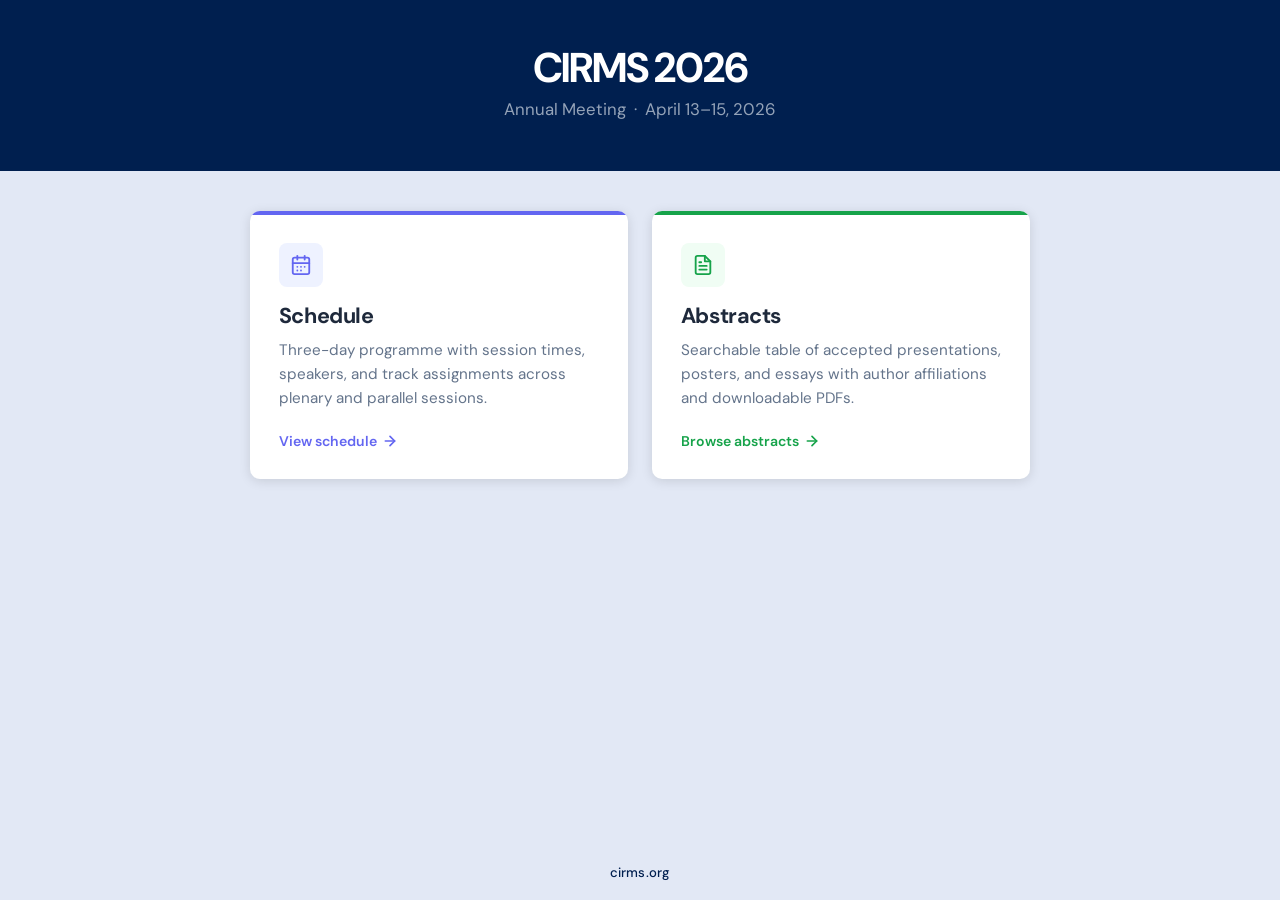
==== commit dc02b2bd: "Add top-level landing page for cirms 2026" ====
--- a/index.html
+++ b/index.html
@@ -3,58 +3,249 @@
 <head>
   <meta charset="UTF-8">
   <meta name="viewport" content="width=device-width, initial-scale=1">
-  <title>CIRMS 2026 — Meeting Schedule</title>
-  <link href="https://cdn.jsdelivr.net/npm/bootstrap@5.3.2/dist/css/bootstrap.min.css" rel="stylesheet">
-  <link href="https://fonts.googleapis.com/css2?family=DM+Sans:wght@400;500;600&family=DM+Mono:wght@400&display=swap" rel="stylesheet">
-  <link href="style.css" rel="stylesheet">
+  <title>CIRMS 2026 — Annual Meeting</title>
+  <link href="https://fonts.googleapis.com/css2?family=DM+Sans:wght@400;500;600;700&family=DM+Mono:wght@400&display=swap" rel="stylesheet">
+  <style>
+    *, *::before, *::after { box-sizing: border-box; margin: 0; padding: 0; }
+
+    :root {
+      --navy: #001f4f;
+      --navy-light: #0a3060;
+      --bg: #e2e8f5;
+      --text: #1e293b;
+      --muted: #94a3b8;
+    }
+
+    body {
+      font-family: 'DM Sans', sans-serif;
+      background: var(--bg);
+      color: var(--text);
+      min-height: 100dvh;
+      display: flex;
+      flex-direction: column;
+    }
+
+    /* ── Header ──────────────────────────────────────────────── */
+
+    .site-header {
+      background: var(--navy);
+      color: #fff;
+      padding: 2.8rem 2rem 3.2rem;
+      text-align: center;
+    }
+
+    .site-header h1 {
+      font-size: 2.6rem;
+      font-weight: 700;
+      letter-spacing: -0.03em;
+      line-height: 1.15;
+    }
+
+    .site-header .meta {
+      color: var(--muted);
+      font-size: 1.05rem;
+      margin-top: 0.35rem;
+    }
+
+    /* ── Main ────────────────────────────────────────────────── */
+
+    main {
+      flex: 1;
+      display: flex;
+      align-items: flex-start;
+      justify-content: center;
+      padding: 2.5rem 1.5rem 4rem;
+    }
+
+    .cards {
+      display: grid;
+      grid-template-columns: repeat(auto-fit, minmax(280px, 1fr));
+      gap: 1.5rem;
+      width: 100%;
+      max-width: 780px;
+    }
+
+    /* ── Card ────────────────────────────────────────────────── */
+
+    .card {
+      background: #fff;
+      border-radius: 10px;
+      box-shadow: 0 2px 12px rgba(0,0,0,0.12);
+      padding: 2rem 1.8rem 1.8rem;
+      text-decoration: none;
+      color: var(--text);
+      display: flex;
+      flex-direction: column;
+      gap: 0.6rem;
+      position: relative;
+      overflow: hidden;
+      transition: transform 0.2s, box-shadow 0.2s;
+    }
+
+    .card::before {
+      content: '';
+      position: absolute;
+      top: 0; left: 0; right: 0;
+      height: 4px;
+      background: var(--accent);
+    }
+
+    .card:hover {
+      transform: translateY(-4px);
+      box-shadow: 0 8px 24px rgba(0,0,0,0.16);
+    }
+
+    .card-icon {
+      width: 44px;
+      height: 44px;
+      border-radius: 8px;
+      background: var(--accent-bg);
+      display: flex;
+      align-items: center;
+      justify-content: center;
+      flex-shrink: 0;
+    }
+
+    .card-icon svg {
+      width: 22px;
+      height: 22px;
+      stroke: var(--accent);
+      fill: none;
+      stroke-width: 2;
+      stroke-linecap: round;
+      stroke-linejoin: round;
+    }
+
+    .card h2 {
+      font-size: 1.35rem;
+      font-weight: 700;
+      letter-spacing: -0.02em;
+      margin-top: 0.3rem;
+    }
+
+    .card p {
+      font-size: 0.95rem;
+      color: #64748b;
+      line-height: 1.55;
+    }
+
+    .card-cta {
+      margin-top: auto;
+      padding-top: 0.8rem;
+      font-size: 0.88rem;
+      font-weight: 600;
+      color: var(--accent);
+      display: flex;
+      align-items: center;
+      gap: 0.35rem;
+      transition: gap 0.15s;
+    }
+
+    .card:hover .card-cta { gap: 0.55rem; }
+
+    .card-cta svg {
+      width: 16px;
+      height: 16px;
+      stroke: var(--accent);
+      fill: none;
+      stroke-width: 2.5;
+      stroke-linecap: round;
+      stroke-linejoin: round;
+      transition: transform 0.15s;
+    }
+
+    .card:hover .card-cta svg { transform: translateX(2px); }
+
+    /* Card accent colours */
+    .card--schedule  { --accent: #6366f1; --accent-bg: #eef2ff; }
+    .card--abstracts { --accent: #16a34a; --accent-bg: #f0fdf4; }
+
+    /* ── Footer ──────────────────────────────────────────────── */
+
+    .site-footer {
+      text-align: center;
+      padding: 1.2rem 1rem;
+      font-size: 0.82rem;
+      color: var(--muted);
+      letter-spacing: 0.01em;
+    }
+
+    .site-footer a {
+      color: var(--navy);
+      text-decoration: none;
+      font-weight: 500;
+    }
+
+    .site-footer a:hover { text-decoration: underline; }
+
+    /* ── Responsive ──────────────────────────────────────────── */
+
+    @media (max-width: 480px) {
+      .site-header { padding: 2rem 1.2rem 2.4rem; }
+      .site-header h1 { font-size: 1.9rem; }
+      main { padding: 1.5rem 1rem 3rem; }
+      .card { padding: 1.5rem 1.4rem 1.4rem; }
+    }
+  </style>
 </head>
 <body>
 
-<header class="conf-header">
-  <div class="container">
-    <h1>CIRMS 2026 — Meeting Schedule</h1>
-    <p class="conf-meta mb-0">Council on Ionizing Radiation Measurements and Standards <br> Annual Meeting &nbsp;·&nbsp; April 13–15, 2026</p>
-  </div>
-</header>
-
-<div class="sticky-band">
-  <div class="container">
-    <!-- Day tabs (desktop) + dropdown (mobile) -->
-    <div class="day-tabs-row">
-      <span class="grid-row-label">Day</span>
-      <ul class="nav nav-tabs mb-0 day-tabs-desktop" id="dayTabs" role="tablist"></ul>
-      <select class="day-select-mobile" id="daySelect" aria-label="Select day"></select>
+  <header class="site-header">
+    <h1>CIRMS 2026</h1>
+    <p class="meta">Annual Meeting &nbsp;·&nbsp; April 13&ndash;15, 2026</p>
+  </header>
+
+  <main>
+    <div class="cards">
+
+      <!-- Schedule -->
+      <a class="card card--schedule" href="schedule/">
+        <div class="card-icon">
+          <svg viewBox="0 0 24 24">
+            <rect x="3" y="4" width="18" height="18" rx="2"/>
+            <line x1="16" y1="2" x2="16" y2="6"/>
+            <line x1="8" y1="2" x2="8" y2="6"/>
+            <line x1="3" y1="10" x2="21" y2="10"/>
+            <line x1="8" y1="14" x2="8" y2="14.01"/>
+            <line x1="12" y1="14" x2="12" y2="14.01"/>
+            <line x1="16" y1="14" x2="16" y2="14.01"/>
+            <line x1="8" y1="18" x2="8" y2="18.01"/>
+            <line x1="12" y1="18" x2="12" y2="18.01"/>
+          </svg>
+        </div>
+        <h2>Schedule</h2>
+        <p>Three-day programme with session times, speakers, and track assignments across plenary and parallel sessions.</p>
+        <span class="card-cta">
+          View schedule
+          <svg viewBox="0 0 24 24"><line x1="5" y1="12" x2="19" y2="12"/><polyline points="12 5 19 12 12 19"/></svg>
+        </span>
+      </a>
+
+      <!-- Abstracts -->
+      <a class="card card--abstracts" href="abstracts/">
+        <div class="card-icon">
+          <svg viewBox="0 0 24 24">
+            <path d="M14 2H6a2 2 0 0 0-2 2v16a2 2 0 0 0 2 2h12a2 2 0 0 0 2-2V8z"/>
+            <polyline points="14 2 14 8 20 8"/>
+            <line x1="16" y1="13" x2="8" y2="13"/>
+            <line x1="16" y1="17" x2="8" y2="17"/>
+            <line x1="10" y1="9" x2="8" y2="9"/>
+          </svg>
+        </div>
+        <h2>Abstracts</h2>
+        <p>Searchable table of accepted presentations, posters, and essays with author affiliations and downloadable PDFs.</p>
+        <span class="card-cta">
+          Browse abstracts
+          <svg viewBox="0 0 24 24"><line x1="5" y1="12" x2="19" y2="12"/><polyline points="12 5 19 12 12 19"/></svg>
+        </span>
+      </a>
+
     </div>
-    <!-- Sticky track header (desktop) -->
-    <div class="track-header-row" id="stickyTrackHdr">
-      <div class="grid-row-label">Track</div>
-      <div class="track-col-hdr mapp"><span class="track-abbr">MApp</span><span class="track-full-name">Medical Applications</span></div>
-      <div class="track-col-hdr rphs"><span class="track-abbr">RPHS</span><span class="track-full-name">Radiation Protection &amp; Homeland Security</span></div>
-      <div class="track-col-hdr rpme"><span class="track-abbr">RPME</span><span class="track-full-name">Radiation Processing &amp; Material Effects</span></div>
-    </div>
-    <!-- Track legend (mobile only) -->
-    <div class="track-legend">
-      <div class="legend-item">
-        <div class="legend-swatch" style="background:var(--mapp-border)"></div>
-        <span><span class="legend-abbr">MApp</span> — Medical Applications</span>
-      </div>
-      <div class="legend-item">
-        <div class="legend-swatch" style="background:var(--rphs-border)"></div>
-        <span><span class="legend-abbr">RPHS</span> — Radiation Protection &amp; Homeland Security</span>
-      </div>
-      <div class="legend-item">
-        <div class="legend-swatch" style="background:var(--rpme-border)"></div>
-        <span><span class="legend-abbr">RPME</span> — Radiation Processing &amp; Material Effects</span>
-      </div>
-    </div>
-  </div>
-</div>
-
-<div class="container py-3">
-  <div class="tab-content" id="dayContents"></div>
-</div>
-
-<script src="https://cdn.jsdelivr.net/npm/bootstrap@5.3.2/dist/js/bootstrap.bundle.min.js"></script>
-<script src="render.js"></script>
+  </main>
+
+  <footer class="site-footer">
+    <a href="https://cirms.org" target="_blank" rel="noopener">cirms.org</a>
+  </footer>
+
 </body>
 </html>
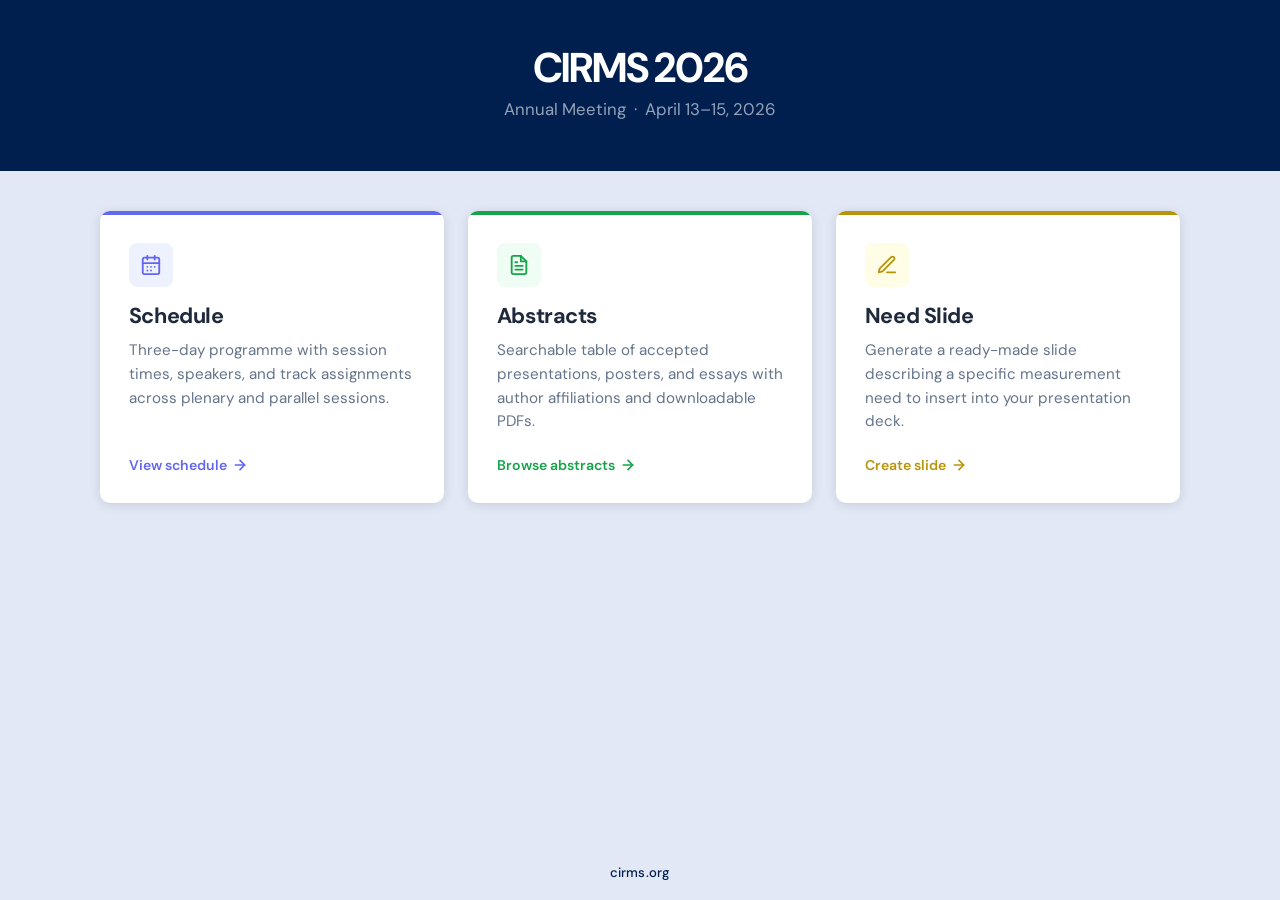
==== commit 9f6f7515: "Add need slide generator link on landing page" ====
--- a/index.html
+++ b/index.html
@@ -62,7 +62,7 @@
       grid-template-columns: repeat(auto-fit, minmax(280px, 1fr));
       gap: 1.5rem;
       width: 100%;
-      max-width: 780px;
+      max-width: 1080px;
     }
 
     /* ── Card ────────────────────────────────────────────────── */
@@ -159,6 +159,7 @@
     /* Card accent colours */
     .card--schedule  { --accent: #6366f1; --accent-bg: #eef2ff; }
     .card--abstracts { --accent: #16a34a; --accent-bg: #f0fdf4; }
+    .card--need      { --accent: #b8940a; --accent-bg: #fffde6; }
 
     /* ── Footer ──────────────────────────────────────────────── */
 
@@ -240,6 +241,21 @@
         </span>
       </a>
 
+      <!-- Need Slide Generator -->
+      <a class="card card--need" href="need/">
+        <div class="card-icon">
+          <svg viewBox="0 0 24 24">
+            <path d="M12 20h9"/><path d="M16.5 3.5a2.121 2.121 0 0 1 3 3L7 19l-4 1 1-4L16.5 3.5z"/>
+          </svg>
+        </div>
+        <h2>Need Slide</h2>
+        <p>Generate a ready-made slide describing a specific measurement need to insert into your presentation deck.</p>
+        <span class="card-cta">
+          Create slide
+          <svg viewBox="0 0 24 24"><line x1="5" y1="12" x2="19" y2="12"/><polyline points="12 5 19 12 12 19"/></svg>
+        </span>
+      </a>
+
     </div>
   </main>
 
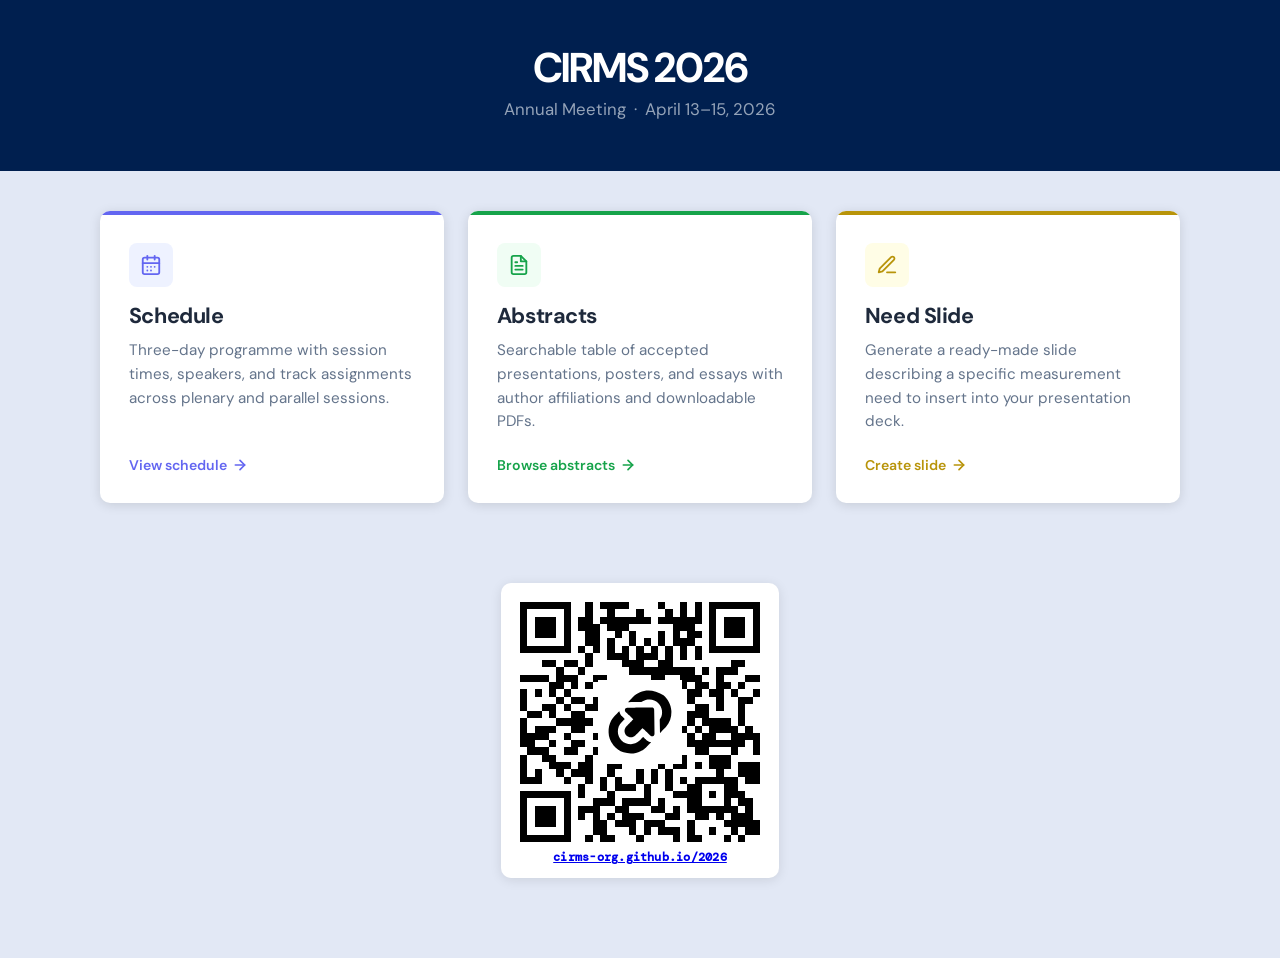
==== commit cc012f9e: "Add qr code linking to the cirms 2026 landing page" ====
--- a/index.html
+++ b/index.html
@@ -4,7 +4,7 @@
   <meta charset="UTF-8">
   <meta name="viewport" content="width=device-width, initial-scale=1">
   <title>CIRMS 2026 — Annual Meeting</title>
-  <link href="https://fonts.googleapis.com/css2?family=DM+Sans:wght@400;500;600;700&family=DM+Mono:wght@400&display=swap" rel="stylesheet">
+  <link href="https://fonts.googleapis.com/css2?family=DM+Mono:wght@400&family=DM+Sans:wght@400;500;600;700&display=swap" rel="stylesheet">
   <style>
     *, *::before, *::after { box-sizing: border-box; margin: 0; padding: 0; }
 
@@ -52,8 +52,8 @@
     main {
       flex: 1;
       display: flex;
-      align-items: flex-start;
-      justify-content: center;
+      flex-direction: column;
+      align-items: center;
       padding: 2.5rem 1.5rem 4rem;
     }
 
@@ -178,6 +178,36 @@
     }
 
     .site-footer a:hover { text-decoration: underline; }
+
+    /* ── QR code ──────────────────────────────────────────────── */
+
+    .qr-section {
+      text-align: center;
+      padding: 5rem 1rem 1rem;
+    }
+
+    .qr-wrap {
+      display: inline-block;
+      background: #fff;
+      border-radius: 10px;
+      padding: 1.2rem 1.2rem 0.8rem;
+      box-shadow: 0 2px 12px rgba(0,0,0,0.10);
+    }
+
+    .qr-wrap img {
+      display: block;
+      width: 240px;
+      height: 240px;
+    }
+
+    .qr-label {
+      font-size: 0.72rem;
+      font-weight: 600;
+      font-family: 'DM Mono', 'DM Sans', monospace;
+      color: var(--muted);
+      letter-spacing: 0.02em;
+      margin-top: 0.5rem;
+    }
 
     /* ── Responsive ──────────────────────────────────────────── */
 
@@ -257,11 +287,15 @@
       </a>
 
     </div>
+
+    <div class="qr-section">
+      <div class="qr-wrap">
+        <img src="assets/cirsm-2026-qr.svg"/>
+        <div class="qr-label"><a href="https://cirms-org.github.io/2026">cirms-org.github.io/2026</a></div>
+      </div>
+    </div>
+
   </main>
-
-  <footer class="site-footer">
-    <a href="https://cirms.org" target="_blank" rel="noopener">cirms.org</a>
-  </footer>
 
 </body>
 </html>
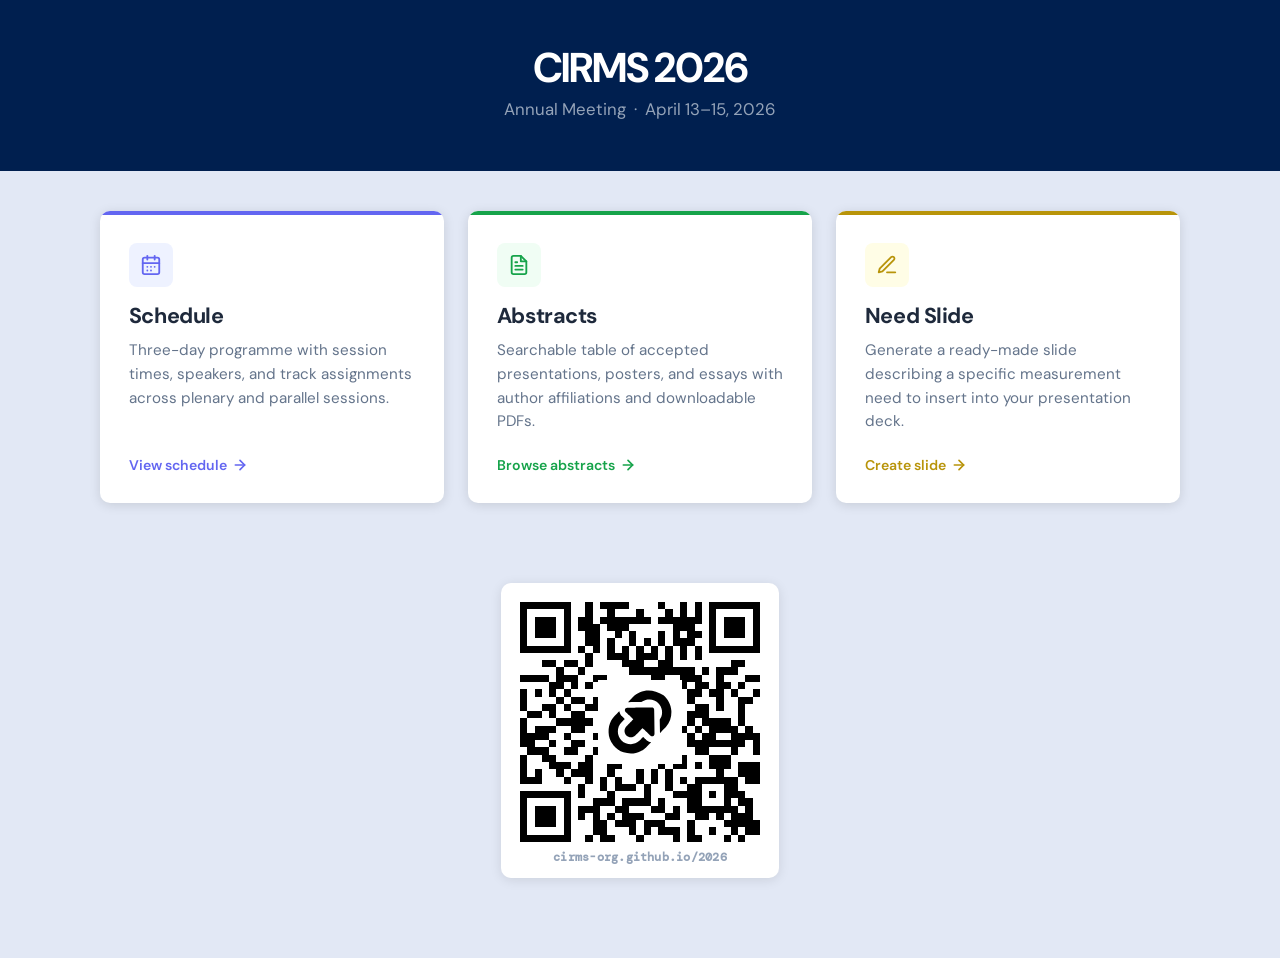
==== commit c308b9fc: "Refactor landing page in clean vanilla html + css" ====
--- a/index.html
+++ b/index.html
@@ -5,297 +5,54 @@
   <meta name="viewport" content="width=device-width, initial-scale=1">
   <title>CIRMS 2026 — Annual Meeting</title>
   <link href="https://fonts.googleapis.com/css2?family=DM+Mono:wght@400&family=DM+Sans:wght@400;500;600;700&display=swap" rel="stylesheet">
-  <style>
-    *, *::before, *::after { box-sizing: border-box; margin: 0; padding: 0; }
-
-    :root {
-      --navy: #001f4f;
-      --navy-light: #0a3060;
-      --bg: #e2e8f5;
-      --text: #1e293b;
-      --muted: #94a3b8;
-    }
-
-    body {
-      font-family: 'DM Sans', sans-serif;
-      background: var(--bg);
-      color: var(--text);
-      min-height: 100dvh;
-      display: flex;
-      flex-direction: column;
-    }
-
-    /* ── Header ──────────────────────────────────────────────── */
-
-    .site-header {
-      background: var(--navy);
-      color: #fff;
-      padding: 2.8rem 2rem 3.2rem;
-      text-align: center;
-    }
-
-    .site-header h1 {
-      font-size: 2.6rem;
-      font-weight: 700;
-      letter-spacing: -0.03em;
-      line-height: 1.15;
-    }
-
-    .site-header .meta {
-      color: var(--muted);
-      font-size: 1.05rem;
-      margin-top: 0.35rem;
-    }
-
-    /* ── Main ────────────────────────────────────────────────── */
-
-    main {
-      flex: 1;
-      display: flex;
-      flex-direction: column;
-      align-items: center;
-      padding: 2.5rem 1.5rem 4rem;
-    }
-
-    .cards {
-      display: grid;
-      grid-template-columns: repeat(auto-fit, minmax(280px, 1fr));
-      gap: 1.5rem;
-      width: 100%;
-      max-width: 1080px;
-    }
-
-    /* ── Card ────────────────────────────────────────────────── */
-
-    .card {
-      background: #fff;
-      border-radius: 10px;
-      box-shadow: 0 2px 12px rgba(0,0,0,0.12);
-      padding: 2rem 1.8rem 1.8rem;
-      text-decoration: none;
-      color: var(--text);
-      display: flex;
-      flex-direction: column;
-      gap: 0.6rem;
-      position: relative;
-      overflow: hidden;
-      transition: transform 0.2s, box-shadow 0.2s;
-    }
-
-    .card::before {
-      content: '';
-      position: absolute;
-      top: 0; left: 0; right: 0;
-      height: 4px;
-      background: var(--accent);
-    }
-
-    .card:hover {
-      transform: translateY(-4px);
-      box-shadow: 0 8px 24px rgba(0,0,0,0.16);
-    }
-
-    .card-icon {
-      width: 44px;
-      height: 44px;
-      border-radius: 8px;
-      background: var(--accent-bg);
-      display: flex;
-      align-items: center;
-      justify-content: center;
-      flex-shrink: 0;
-    }
-
-    .card-icon svg {
-      width: 22px;
-      height: 22px;
-      stroke: var(--accent);
-      fill: none;
-      stroke-width: 2;
-      stroke-linecap: round;
-      stroke-linejoin: round;
-    }
-
-    .card h2 {
-      font-size: 1.35rem;
-      font-weight: 700;
-      letter-spacing: -0.02em;
-      margin-top: 0.3rem;
-    }
-
-    .card p {
-      font-size: 0.95rem;
-      color: #64748b;
-      line-height: 1.55;
-    }
-
-    .card-cta {
-      margin-top: auto;
-      padding-top: 0.8rem;
-      font-size: 0.88rem;
-      font-weight: 600;
-      color: var(--accent);
-      display: flex;
-      align-items: center;
-      gap: 0.35rem;
-      transition: gap 0.15s;
-    }
-
-    .card:hover .card-cta { gap: 0.55rem; }
-
-    .card-cta svg {
-      width: 16px;
-      height: 16px;
-      stroke: var(--accent);
-      fill: none;
-      stroke-width: 2.5;
-      stroke-linecap: round;
-      stroke-linejoin: round;
-      transition: transform 0.15s;
-    }
-
-    .card:hover .card-cta svg { transform: translateX(2px); }
-
-    /* Card accent colours */
-    .card--schedule  { --accent: #6366f1; --accent-bg: #eef2ff; }
-    .card--abstracts { --accent: #16a34a; --accent-bg: #f0fdf4; }
-    .card--need      { --accent: #b8940a; --accent-bg: #fffde6; }
-
-    /* ── Footer ──────────────────────────────────────────────── */
-
-    .site-footer {
-      text-align: center;
-      padding: 1.2rem 1rem;
-      font-size: 0.82rem;
-      color: var(--muted);
-      letter-spacing: 0.01em;
-    }
-
-    .site-footer a {
-      color: var(--navy);
-      text-decoration: none;
-      font-weight: 500;
-    }
-
-    .site-footer a:hover { text-decoration: underline; }
-
-    /* ── QR code ──────────────────────────────────────────────── */
-
-    .qr-section {
-      text-align: center;
-      padding: 5rem 1rem 1rem;
-    }
-
-    .qr-wrap {
-      display: inline-block;
-      background: #fff;
-      border-radius: 10px;
-      padding: 1.2rem 1.2rem 0.8rem;
-      box-shadow: 0 2px 12px rgba(0,0,0,0.10);
-    }
-
-    .qr-wrap img {
-      display: block;
-      width: 240px;
-      height: 240px;
-    }
-
-    .qr-label {
-      font-size: 0.72rem;
-      font-weight: 600;
-      font-family: 'DM Mono', 'DM Sans', monospace;
-      color: var(--muted);
-      letter-spacing: 0.02em;
-      margin-top: 0.5rem;
-    }
-
-    /* ── Responsive ──────────────────────────────────────────── */
-
-    @media (max-width: 480px) {
-      .site-header { padding: 2rem 1.2rem 2.4rem; }
-      .site-header h1 { font-size: 1.9rem; }
-      main { padding: 1.5rem 1rem 3rem; }
-      .card { padding: 1.5rem 1.4rem 1.4rem; }
-    }
-  </style>
+  <link href="index.css" rel="stylesheet">
 </head>
 <body>
 
-  <header class="site-header">
-    <h1>CIRMS 2026</h1>
-    <p class="meta">Annual Meeting &nbsp;·&nbsp; April 13&ndash;15, 2026</p>
-  </header>
+<header class="site-header">
+  <h1>CIRMS 2026</h1>
+  <p class="meta">Annual Meeting &nbsp;·&nbsp; April 13&ndash;15, 2026</p>
+</header>
 
-  <main>
-    <div class="cards">
+<main>
+  <div class="cards">
 
-      <!-- Schedule -->
-      <a class="card card--schedule" href="schedule/">
-        <div class="card-icon">
-          <svg viewBox="0 0 24 24">
-            <rect x="3" y="4" width="18" height="18" rx="2"/>
-            <line x1="16" y1="2" x2="16" y2="6"/>
-            <line x1="8" y1="2" x2="8" y2="6"/>
-            <line x1="3" y1="10" x2="21" y2="10"/>
-            <line x1="8" y1="14" x2="8" y2="14.01"/>
-            <line x1="12" y1="14" x2="12" y2="14.01"/>
-            <line x1="16" y1="14" x2="16" y2="14.01"/>
-            <line x1="8" y1="18" x2="8" y2="18.01"/>
-            <line x1="12" y1="18" x2="12" y2="18.01"/>
-          </svg>
-        </div>
-        <h2>Schedule</h2>
-        <p>Three-day programme with session times, speakers, and track assignments across plenary and parallel sessions.</p>
-        <span class="card-cta">
-          View schedule
-          <svg viewBox="0 0 24 24"><line x1="5" y1="12" x2="19" y2="12"/><polyline points="12 5 19 12 12 19"/></svg>
-        </span>
-      </a>
+    <a class="card card--schedule" href="schedule/">
+      <div class="card-icon">
+        <svg viewBox="0 0 24 24"><rect x="3" y="4" width="18" height="18" rx="2"/><line x1="16" y1="2" x2="16" y2="6"/><line x1="8" y1="2" x2="8" y2="6"/><line x1="3" y1="10" x2="21" y2="10"/><line x1="8" y1="14" x2="8" y2="14.01"/><line x1="12" y1="14" x2="12" y2="14.01"/><line x1="16" y1="14" x2="16" y2="14.01"/><line x1="8" y1="18" x2="8" y2="18.01"/><line x1="12" y1="18" x2="12" y2="18.01"/></svg>
+      </div>
+      <h2>Schedule</h2>
+      <p>Three-day programme with session times, speakers, and track assignments across plenary and parallel sessions.</p>
+      <span class="card-cta">View schedule <svg viewBox="0 0 24 24"><line x1="5" y1="12" x2="19" y2="12"/><polyline points="12 5 19 12 12 19"/></svg></span>
+    </a>
 
-      <!-- Abstracts -->
-      <a class="card card--abstracts" href="abstracts/">
-        <div class="card-icon">
-          <svg viewBox="0 0 24 24">
-            <path d="M14 2H6a2 2 0 0 0-2 2v16a2 2 0 0 0 2 2h12a2 2 0 0 0 2-2V8z"/>
-            <polyline points="14 2 14 8 20 8"/>
-            <line x1="16" y1="13" x2="8" y2="13"/>
-            <line x1="16" y1="17" x2="8" y2="17"/>
-            <line x1="10" y1="9" x2="8" y2="9"/>
-          </svg>
-        </div>
-        <h2>Abstracts</h2>
-        <p>Searchable table of accepted presentations, posters, and essays with author affiliations and downloadable PDFs.</p>
-        <span class="card-cta">
-          Browse abstracts
-          <svg viewBox="0 0 24 24"><line x1="5" y1="12" x2="19" y2="12"/><polyline points="12 5 19 12 12 19"/></svg>
-        </span>
-      </a>
+    <a class="card card--abstracts" href="abstracts/">
+      <div class="card-icon">
+        <svg viewBox="0 0 24 24"><path d="M14 2H6a2 2 0 0 0-2 2v16a2 2 0 0 0 2 2h12a2 2 0 0 0 2-2V8z"/><polyline points="14 2 14 8 20 8"/><line x1="16" y1="13" x2="8" y2="13"/><line x1="16" y1="17" x2="8" y2="17"/><line x1="10" y1="9" x2="8" y2="9"/></svg>
+      </div>
+      <h2>Abstracts</h2>
+      <p>Searchable table of accepted presentations, posters, and essays with author affiliations and downloadable PDFs.</p>
+      <span class="card-cta">Browse abstracts <svg viewBox="0 0 24 24"><line x1="5" y1="12" x2="19" y2="12"/><polyline points="12 5 19 12 12 19"/></svg></span>
+    </a>
 
-      <!-- Need Slide Generator -->
-      <a class="card card--need" href="need/">
-        <div class="card-icon">
-          <svg viewBox="0 0 24 24">
-            <path d="M12 20h9"/><path d="M16.5 3.5a2.121 2.121 0 0 1 3 3L7 19l-4 1 1-4L16.5 3.5z"/>
-          </svg>
-        </div>
-        <h2>Need Slide</h2>
-        <p>Generate a ready-made slide describing a specific measurement need to insert into your presentation deck.</p>
-        <span class="card-cta">
-          Create slide
-          <svg viewBox="0 0 24 24"><line x1="5" y1="12" x2="19" y2="12"/><polyline points="12 5 19 12 12 19"/></svg>
-        </span>
-      </a>
+    <a class="card card--need" href="need/">
+      <div class="card-icon">
+        <svg viewBox="0 0 24 24"><path d="M12 20h9"/><path d="M16.5 3.5a2.121 2.121 0 0 1 3 3L7 19l-4 1 1-4L16.5 3.5z"/></svg>
+      </div>
+      <h2>Need Slide</h2>
+      <p>Generate a ready-made slide describing a specific measurement need to insert into your presentation deck.</p>
+      <span class="card-cta">Create slide <svg viewBox="0 0 24 24"><line x1="5" y1="12" x2="19" y2="12"/><polyline points="12 5 19 12 12 19"/></svg></span>
+    </a>
 
+  </div>
+
+  <div class="qr-section">
+    <div class="qr-wrap">
+      <img src="assets/cirsm-2026-qr.svg" alt="QR code linking to CIRMS 2026 site">
+      <div class="qr-label"><a href="https://cirms-org.github.io/2026">cirms-org.github.io/2026</a></div>
     </div>
-
-    <div class="qr-section">
-      <div class="qr-wrap">
-        <img src="assets/cirsm-2026-qr.svg"/>
-        <div class="qr-label"><a href="https://cirms-org.github.io/2026">cirms-org.github.io/2026</a></div>
-      </div>
-    </div>
-
-  </main>
+  </div>
+</main>
 
 </body>
 </html>
--- a/index.css
+++ b/index.css
@@ -0,0 +1,222 @@
+/* ── Variables ────────────────────────────────────────────────────────── */
+
+:root {
+  --navy:  #001f4f;
+  --bg:    #e2e8f5;
+  --text:  #1e293b;
+  --muted: #94a3b8;
+}
+
+/* ── Reset ────────────────────────────────────────────────────────────── */
+
+*, *::before, *::after { box-sizing: border-box; margin: 0; padding: 0; }
+
+body {
+  font-family: 'DM Sans', sans-serif;
+  background: var(--bg);
+  color: var(--text);
+  min-height: 100dvh;
+  display: flex;
+  flex-direction: column;
+}
+
+/* ── Header ───────────────────────────────────────────────────────────── */
+
+.site-header {
+  background: var(--navy);
+  color: #fff;
+  padding: 2.8rem 2rem 3.2rem;
+  text-align: center;
+}
+
+.site-header h1 {
+  font-size: 2.6rem;
+  font-weight: 700;
+  letter-spacing: -0.03em;
+  line-height: 1.15;
+}
+
+.site-header .meta {
+  color: var(--muted);
+  font-size: 1.05rem;
+  margin-top: 0.35rem;
+}
+
+/* ── Main ─────────────────────────────────────────────────────────────── */
+
+main {
+  flex: 1;
+  display: flex;
+  flex-direction: column;
+  align-items: center;
+  padding: 2.5rem 1.5rem 4rem;
+}
+
+/* ── Card grid ────────────────────────────────────────────────────────── */
+
+.cards {
+  display: grid;
+  grid-template-columns: repeat(auto-fit, minmax(280px, 1fr));
+  gap: 1.5rem;
+  width: 100%;
+  max-width: 1080px;
+}
+
+/* ── Card ─────────────────────────────────────────────────────────────── */
+
+.card {
+  background: #fff;
+  border-radius: 10px;
+  box-shadow: 0 2px 12px rgba(0,0,0,0.12);
+  padding: 2rem 1.8rem 1.8rem;
+  text-decoration: none;
+  color: var(--text);
+  display: flex;
+  flex-direction: column;
+  gap: 0.6rem;
+  position: relative;
+  overflow: hidden;
+  transition: transform 0.2s, box-shadow 0.2s;
+}
+
+.card::before {
+  content: '';
+  position: absolute;
+  top: 0; left: 0; right: 0;
+  height: 4px;
+  background: var(--accent);
+}
+
+.card:hover {
+  transform: translateY(-4px);
+  box-shadow: 0 8px 24px rgba(0,0,0,0.16);
+}
+
+.card-icon {
+  width: 44px;
+  height: 44px;
+  border-radius: 8px;
+  background: var(--accent-bg);
+  display: flex;
+  align-items: center;
+  justify-content: center;
+}
+
+.card-icon svg {
+  width: 22px;
+  height: 22px;
+  stroke: var(--accent);
+  fill: none;
+  stroke-width: 2;
+  stroke-linecap: round;
+  stroke-linejoin: round;
+}
+
+.card h2 {
+  font-size: 1.35rem;
+  font-weight: 700;
+  letter-spacing: -0.02em;
+  margin-top: 0.3rem;
+}
+
+.card p {
+  font-size: 0.95rem;
+  color: #64748b;
+  line-height: 1.55;
+}
+
+.card-cta {
+  margin-top: auto;
+  padding-top: 0.8rem;
+  font-size: 0.88rem;
+  font-weight: 600;
+  color: var(--accent);
+  display: flex;
+  align-items: center;
+  gap: 0.35rem;
+  transition: gap 0.15s;
+}
+
+.card:hover .card-cta { gap: 0.55rem; }
+
+.card-cta svg {
+  width: 16px;
+  height: 16px;
+  stroke: var(--accent);
+  fill: none;
+  stroke-width: 2.5;
+  stroke-linecap: round;
+  stroke-linejoin: round;
+  transition: transform 0.15s;
+}
+
+.card:hover .card-cta svg { transform: translateX(2px); }
+
+/* Card accents */
+.card--schedule  { --accent: #6366f1; --accent-bg: #eef2ff; }
+.card--abstracts { --accent: #16a34a; --accent-bg: #f0fdf4; }
+.card--need      { --accent: #b8940a; --accent-bg: #fffde6; }
+
+/* ── QR code ──────────────────────────────────────────────────────────── */
+
+.qr-section {
+  text-align: center;
+  padding: 5rem 1rem 1rem;
+}
+
+.qr-wrap {
+  display: inline-block;
+  background: #fff;
+  border-radius: 10px;
+  padding: 1.2rem 1.2rem 0.8rem;
+  box-shadow: 0 2px 12px rgba(0,0,0,0.10);
+}
+
+.qr-wrap img {
+  display: block;
+  width: 240px;
+  height: 240px;
+}
+
+.qr-label {
+  font-family: 'DM Mono', monospace;
+  font-size: 0.72rem;
+  font-weight: 600;
+  color: var(--muted);
+  letter-spacing: 0.02em;
+  margin-top: 0.5rem;
+}
+
+.qr-label a {
+  color: inherit;
+  text-decoration: none;
+}
+
+.qr-label a:hover { text-decoration: underline; }
+
+/* ── Footer ───────────────────────────────────────────────────────────── */
+
+.site-footer {
+  text-align: center;
+  padding: 1.2rem 1rem;
+  font-size: 0.82rem;
+  color: var(--muted);
+}
+
+.site-footer a {
+  color: var(--navy);
+  text-decoration: none;
+  font-weight: 500;
+}
+
+.site-footer a:hover { text-decoration: underline; }
+
+/* ── Mobile ───────────────────────────────────────────────────────────── */
+
+@media (max-width: 480px) {
+  .site-header     { padding: 2rem 1.2rem 2.4rem; }
+  .site-header h1  { font-size: 1.9rem; }
+  main             { padding: 1.5rem 1rem 3rem; }
+  .card            { padding: 1.5rem 1.4rem 1.4rem; }
+  .qr-section      { padding-top: 2.5rem; }
+}
